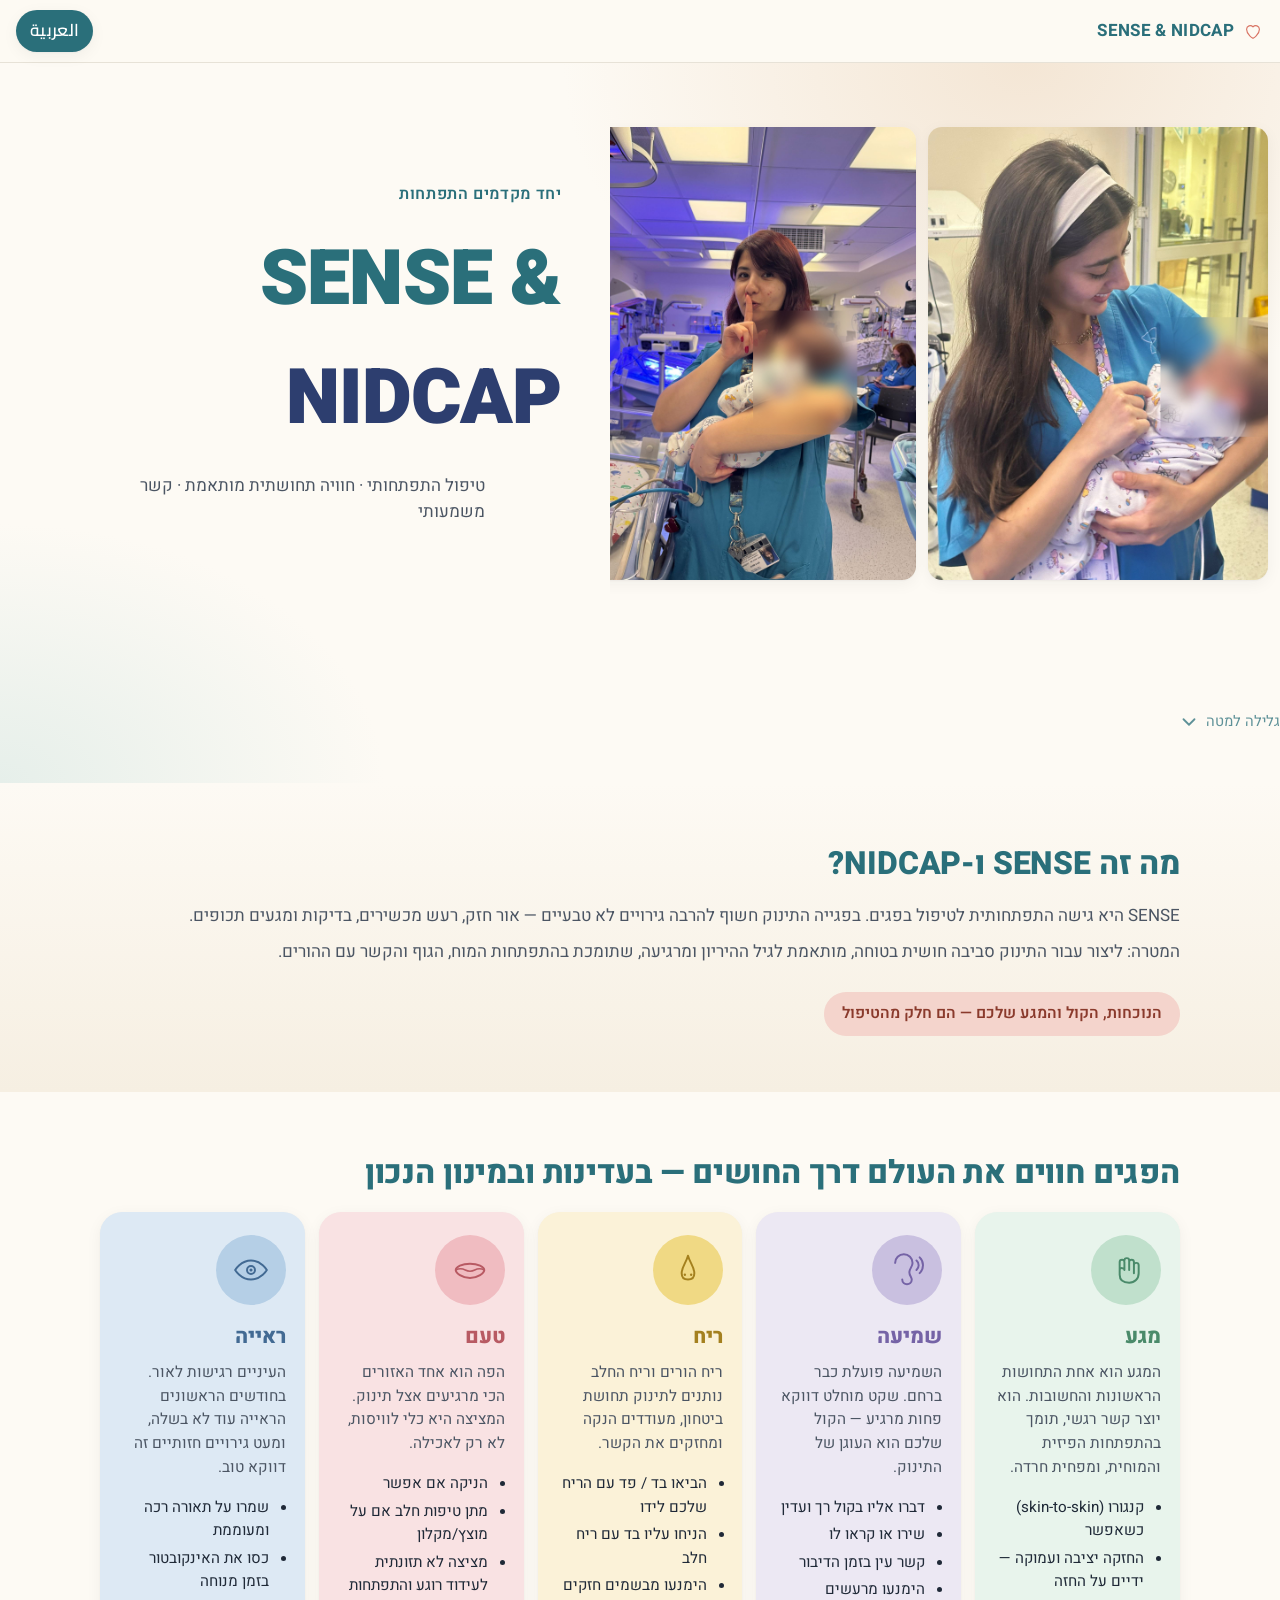
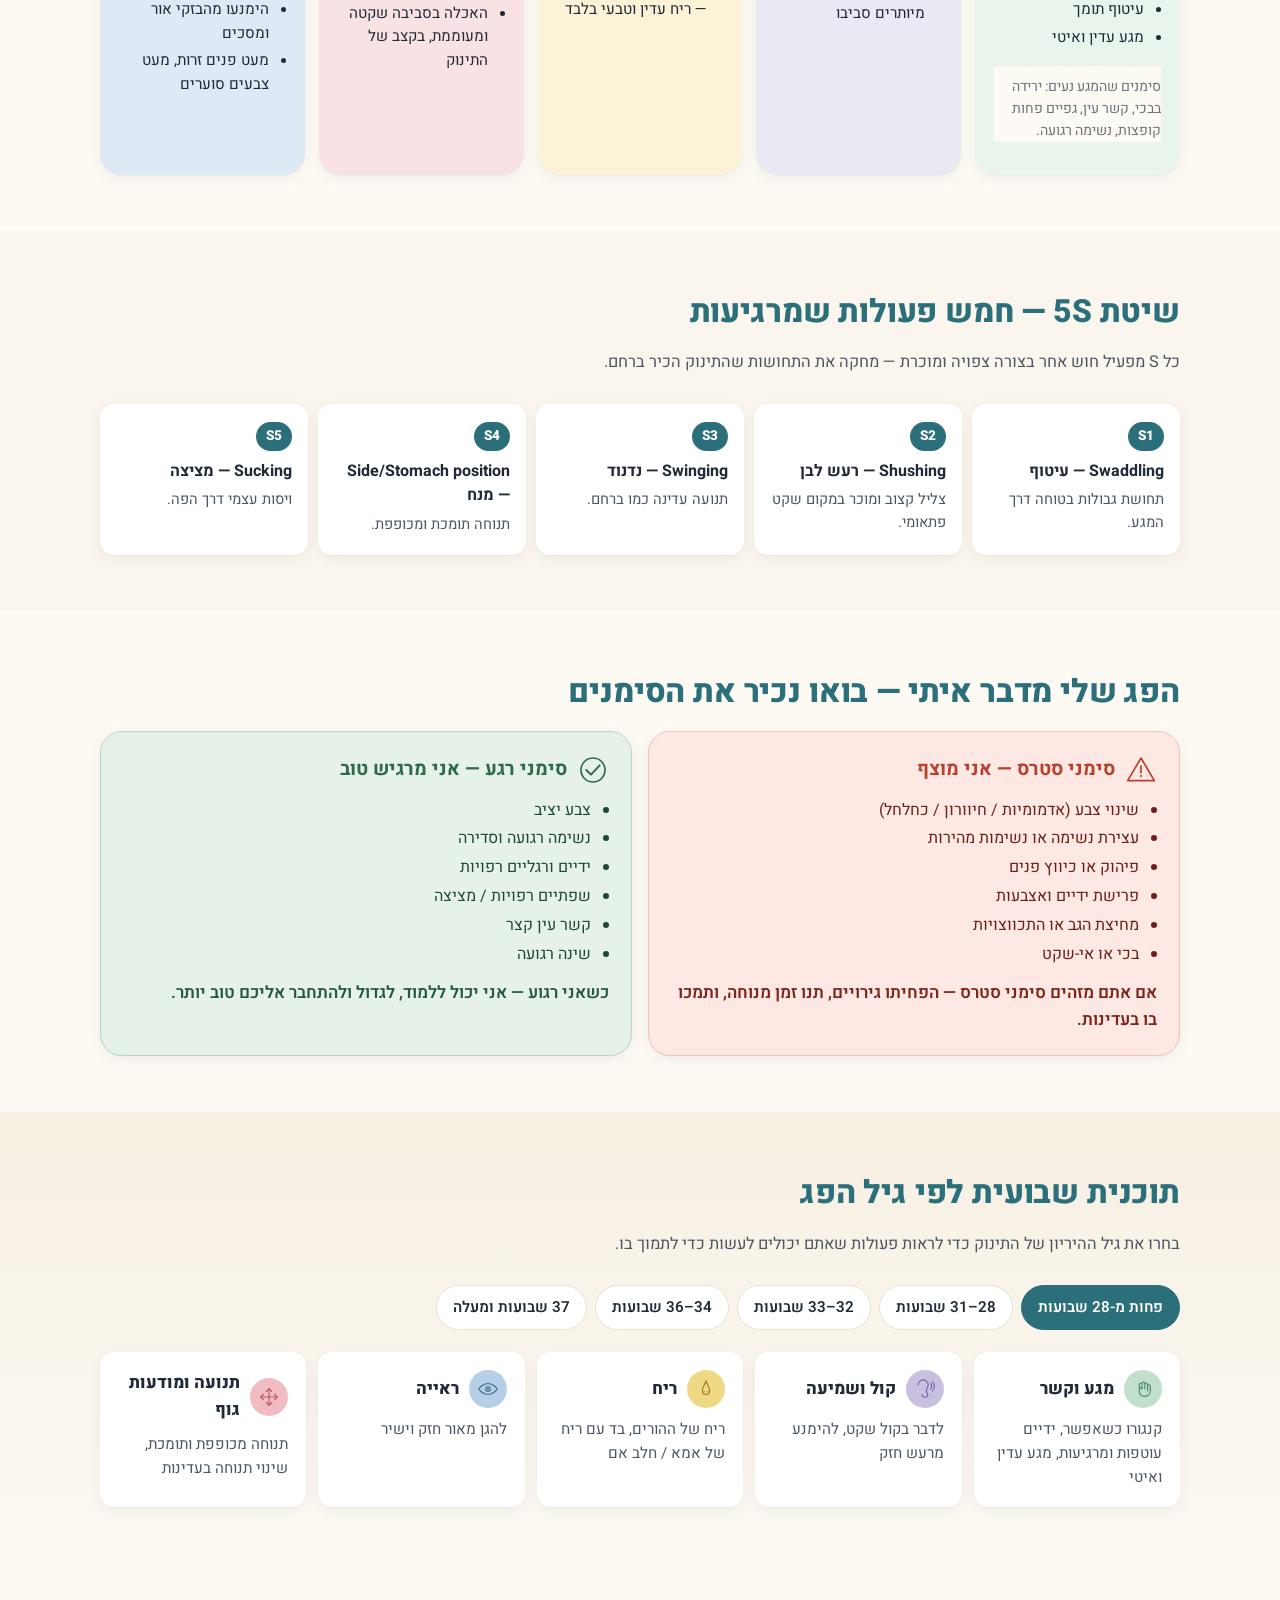
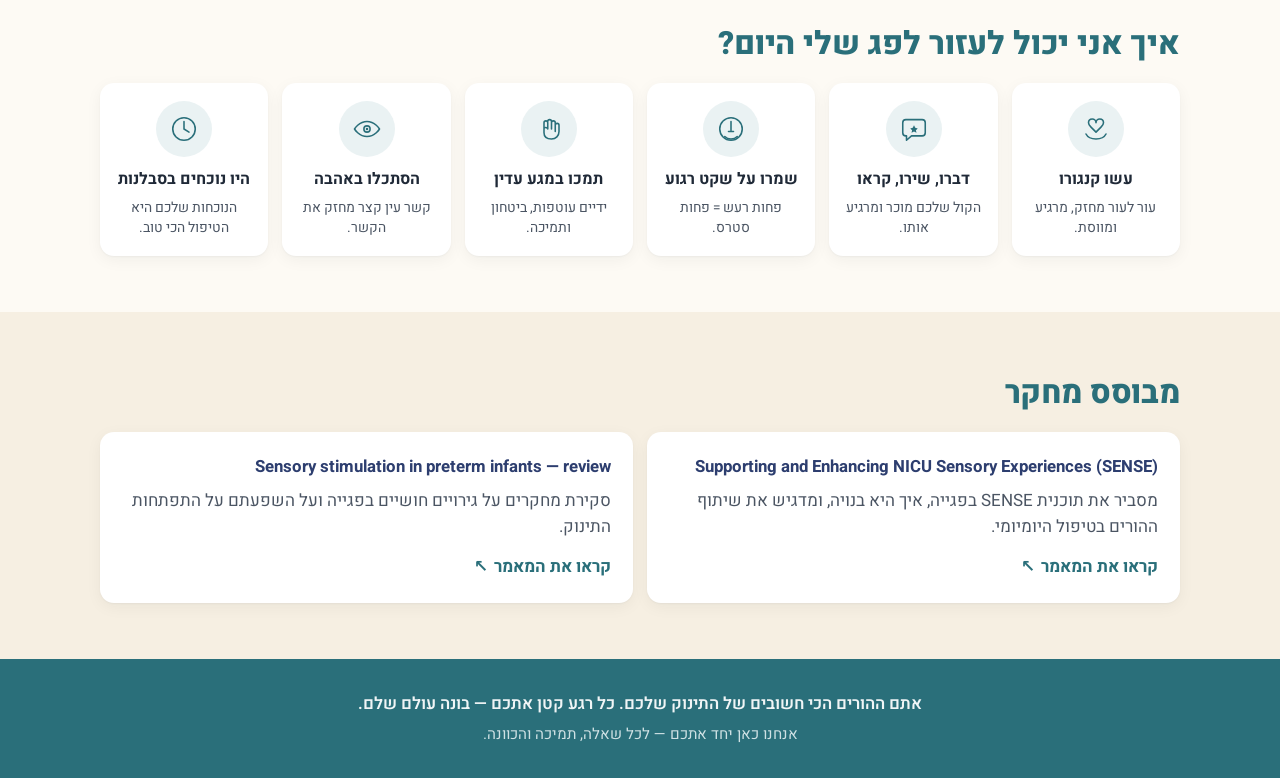
==== index.html @ 5e362b06 "init" ====
<!DOCTYPE html>
<html lang="he" dir="rtl">
<head>
  <meta charset="UTF-8" />
  <meta name="viewport" content="width=device-width, initial-scale=1.0, viewport-fit=cover" />
  <meta name="theme-color" content="#2a6f7a" />
  <title>SENSE &amp; NIDCAP — מדריך להורי הפג</title>
  <meta name="description" content="מדריך ידידותי להורי הפגייה: SENSE, 5S, סימני סטרס, ותוכנית שבועית לפי גיל הפג. עברית וערבית." />

  <link rel="preconnect" href="https://fonts.googleapis.com" />
  <link rel="preconnect" href="https://fonts.gstatic.com" crossorigin />
  <link href="https://fonts.googleapis.com/css2?family=Heebo:wght@400;500;700;900&family=Cairo:wght@400;600;800&display=swap" rel="stylesheet" />

  <link rel="stylesheet" href="styles.css" />
</head>
<body>
  <a class="skip" href="#main" data-i18n="skipToContent">דלג לתוכן</a>

  <!-- Inline SVG icon library — referenced by <use href="#icon-name"> -->
  <svg width="0" height="0" style="position:absolute" aria-hidden="true">
    <defs>
      <symbol id="i-hand" viewBox="0 0 48 48">
        <path d="M16 28V14a3 3 0 1 1 6 0v10m0-12a3 3 0 1 1 6 0v12m0-10a3 3 0 1 1 6 0v14m0-10a3 3 0 1 1 6 0v10c0 7-5 12-12 12s-12-3-12-10v-6c0-2 2-3 4-2l2 1" fill="none" stroke="currentColor" stroke-width="2.5" stroke-linecap="round" stroke-linejoin="round"/>
      </symbol>
      <symbol id="i-ear" viewBox="0 0 48 48">
        <path d="M18 36c0 4 3 6 6 6s6-2 6-6c0-3-3-5-3-9 0-5 4-7 4-12 0-6-5-11-11-11S9 9 9 15" fill="none" stroke="currentColor" stroke-width="2.5" stroke-linecap="round" stroke-linejoin="round"/>
        <path d="M36 12a8 8 0 0 1 0 12M40 8a14 14 0 0 1 0 20" fill="none" stroke="currentColor" stroke-width="2.5" stroke-linecap="round"/>
      </symbol>
      <symbol id="i-nose" viewBox="0 0 48 48">
        <path d="M24 6c-2 8-8 14-8 22 0 5 3 8 8 8s8-3 8-8c0-8-6-14-8-22Z" fill="none" stroke="currentColor" stroke-width="2.5" stroke-linejoin="round"/>
        <circle cx="20" cy="30" r="1.5" fill="currentColor"/>
        <circle cx="28" cy="30" r="1.5" fill="currentColor"/>
      </symbol>
      <symbol id="i-lips" viewBox="0 0 48 48">
        <path d="M6 24c0-4 8-8 18-8s18 4 18 8-8 10-18 10S6 28 6 24Z" fill="none" stroke="currentColor" stroke-width="2.5" stroke-linejoin="round"/>
        <path d="M6 24c4-2 8-2 12 0s8 2 12 0 8-2 12 0" fill="none" stroke="currentColor" stroke-width="2"/>
      </symbol>
      <symbol id="i-eye" viewBox="0 0 48 48">
        <path d="M4 24s7-12 20-12 20 12 20 12-7 12-20 12S4 24 4 24Z" fill="none" stroke="currentColor" stroke-width="2.5" stroke-linejoin="round"/>
        <circle cx="24" cy="24" r="5" fill="none" stroke="currentColor" stroke-width="2.5"/>
        <circle cx="24" cy="24" r="2" fill="currentColor"/>
      </symbol>
      <symbol id="i-move" viewBox="0 0 48 48">
        <path d="M24 6v36M6 24h36" fill="none" stroke="currentColor" stroke-width="2.5" stroke-linecap="round"/>
        <path d="M18 12l6-6 6 6M30 36l-6 6-6-6M12 18l-6 6 6 6M36 30l6-6-6-6" fill="none" stroke="currentColor" stroke-width="2.5" stroke-linecap="round" stroke-linejoin="round"/>
      </symbol>
      <symbol id="i-kangaroo" viewBox="0 0 48 48">
        <path d="M24 14a6 6 0 0 1 6-6c4 0 6 3 6 6s-2 5-4 7l-8 8-8-8c-2-2-4-4-4-7s2-6 6-6a6 6 0 0 1 6 6Z" fill="none" stroke="currentColor" stroke-width="2.5" stroke-linejoin="round"/>
        <path d="M8 32c2 4 8 8 16 8s14-4 16-8" fill="none" stroke="currentColor" stroke-width="2.5" stroke-linecap="round"/>
      </symbol>
      <symbol id="i-talk" viewBox="0 0 48 48">
        <path d="M6 14c0-3 2-5 5-5h26c3 0 5 2 5 5v16c0 3-2 5-5 5H20l-8 7v-7h-1c-3 0-5-2-5-5V14Z" fill="none" stroke="currentColor" stroke-width="2.5" stroke-linejoin="round"/>
        <path d="M24 18l2 4 4 1-3 3 1 4-4-2-4 2 1-4-3-3 4-1z" fill="currentColor"/>
      </symbol>
      <symbol id="i-quiet" viewBox="0 0 48 48">
        <circle cx="24" cy="24" r="18" fill="none" stroke="currentColor" stroke-width="2.5"/>
        <path d="M24 12v14M20 28h8" fill="none" stroke="currentColor" stroke-width="2.5" stroke-linecap="round"/>
        <path d="M14 36c2 2 6 4 10 4s8-2 10-4" fill="none" stroke="currentColor" stroke-width="2.5" stroke-linecap="round"/>
      </symbol>
      <symbol id="i-clock" viewBox="0 0 48 48">
        <circle cx="24" cy="24" r="18" fill="none" stroke="currentColor" stroke-width="2.5"/>
        <path d="M24 12v12l8 5" fill="none" stroke="currentColor" stroke-width="2.5" stroke-linecap="round" stroke-linejoin="round"/>
      </symbol>
      <symbol id="i-heart" viewBox="0 0 48 48">
        <path d="M24 40s-14-8-14-20a8 8 0 0 1 14-5 8 8 0 0 1 14 5c0 12-14 20-14 20Z" fill="none" stroke="currentColor" stroke-width="2.5" stroke-linejoin="round"/>
      </symbol>
      <symbol id="i-warn" viewBox="0 0 48 48">
        <path d="M24 6 4 40h40Z" fill="none" stroke="currentColor" stroke-width="2.5" stroke-linejoin="round"/>
        <path d="M24 18v10" stroke="currentColor" stroke-width="2.5" stroke-linecap="round"/>
        <circle cx="24" cy="33" r="1.6" fill="currentColor"/>
      </symbol>
      <symbol id="i-check" viewBox="0 0 48 48">
        <circle cx="24" cy="24" r="18" fill="none" stroke="currentColor" stroke-width="2.5"/>
        <path d="M14 24l7 7 13-14" fill="none" stroke="currentColor" stroke-width="2.8" stroke-linecap="round" stroke-linejoin="round"/>
      </symbol>
    </defs>
  </svg>

  <!-- Language switcher -->
  <header class="topbar">
    <div class="brand">
      <svg class="brand-heart"><use href="#i-heart"></use></svg>
      <span class="brand-text">SENSE &amp; NIDCAP</span>
    </div>
    <button id="langSwitch" class="lang-switch" aria-label="Switch language">العربية</button>
  </header>

  <main id="main">

    <!-- HERO -->
    <section class="hero" aria-labelledby="hero-title">
      <div class="hero-carousel" aria-hidden="true">
        <!-- Track is duplicated 2x so the loop is seamless.
             data-pos tunes the crop focal point per image. -->
        <div class="carousel-track">
          <div class="carousel-slide" data-pos="right"> <img src="images/hero.jpg"      alt="" loading="eager" /></div>
          <div class="carousel-slide" data-pos="right"> <img src="images/shush.jpg"     alt="" loading="lazy"  /></div>
          <div class="carousel-slide" data-pos="bottom"><img src="images/incubator.jpg" alt="" loading="lazy"  /></div>
          <div class="carousel-slide" data-pos="center"><img src="images/care.jpg"      alt="" loading="lazy"  /></div>
          <div class="carousel-slide" data-pos="center"><img src="images/hand.jpg"      alt="" loading="lazy"  /></div>
          <!-- duplicate set for seamless loop -->
          <div class="carousel-slide" data-pos="right"> <img src="images/hero.jpg"      alt="" loading="lazy"  /></div>
          <div class="carousel-slide" data-pos="right"> <img src="images/shush.jpg"     alt="" loading="lazy"  /></div>
          <div class="carousel-slide" data-pos="bottom"><img src="images/incubator.jpg" alt="" loading="lazy"  /></div>
          <div class="carousel-slide" data-pos="center"><img src="images/care.jpg"      alt="" loading="lazy"  /></div>
          <div class="carousel-slide" data-pos="center"><img src="images/hand.jpg"      alt="" loading="lazy"  /></div>
        </div>
      </div>
      <div class="hero-text">
        <span class="hero-kicker" data-bind="hero.kicker"></span>
        <h1 id="hero-title" class="hero-title" data-bind="hero.title"></h1>
        <p class="hero-tagline" data-bind="hero.tagline"></p>
      </div>
      <a class="scroll-hint" href="#intro" aria-hidden="true">
        <span data-bind="hero.scrollHint"></span>
        <svg viewBox="0 0 24 24" width="22" height="22"><path d="M6 9l6 6 6-6" fill="none" stroke="currentColor" stroke-width="2" stroke-linecap="round" stroke-linejoin="round"/></svg>
      </a>
    </section>

    <!-- INTRO -->
    <section id="intro" class="intro" aria-labelledby="intro-title">
      <div class="container">
        <h2 id="intro-title" class="section-title" data-bind="intro.title"></h2>
        <div class="intro-body" data-bind-html="intro.bodyHtml"></div>
        <div class="intro-pill" data-bind="intro.pill"></div>
      </div>
    </section>

    <!-- SENSES -->
    <section id="senses" class="senses" aria-labelledby="senses-title">
      <div class="container">
        <h2 id="senses-title" class="section-title" data-bind="sensesTitle"></h2>
        <div id="sensesGrid" class="senses-grid"></div>
      </div>
    </section>

    <!-- 5S -->
    <section id="five-s" class="five-s" aria-labelledby="five-s-title">
      <div class="container">
        <h2 id="five-s-title" class="section-title" data-bind="method5sTitle"></h2>
        <p class="section-intro" data-bind="method5sIntro"></p>
        <div id="method5sGrid" class="five-s-grid"></div>
      </div>
    </section>

    <!-- SIGNS -->
    <section id="signs" class="signs" aria-labelledby="signs-title">
      <div class="container">
        <h2 id="signs-title" class="section-title" data-bind="signsTitle"></h2>
        <div class="signs-grid">
          <article class="sign-card sign-stress">
            <header>
              <svg class="sign-ico"><use href="#i-warn"></use></svg>
              <h3 data-bind="signsStress.heading"></h3>
            </header>
            <ul id="signsStressList"></ul>
            <p class="sign-cta" data-bind="signsStress.cta"></p>
          </article>
          <article class="sign-card sign-calm">
            <header>
              <svg class="sign-ico"><use href="#i-check"></use></svg>
              <h3 data-bind="signsCalm.heading"></h3>
            </header>
            <ul id="signsCalmList"></ul>
            <p class="sign-cta" data-bind="signsCalm.cta"></p>
          </article>
        </div>
      </div>
    </section>

    <!-- WEEKLY PLAN -->
    <section id="plan" class="plan" aria-labelledby="plan-title">
      <div class="container">
        <h2 id="plan-title" class="section-title" data-bind="planTitle"></h2>
        <p class="section-intro" data-bind="planIntro"></p>
        <div id="planTabs" class="plan-tabs" role="tablist"></div>
        <div id="planPanel" class="plan-panel" role="tabpanel"></div>
      </div>
    </section>

    <!-- TIPS -->
    <section id="tips" class="tips" aria-labelledby="tips-title">
      <div class="container">
        <h2 id="tips-title" class="section-title" data-bind="tipsTitle"></h2>
        <div id="tipsGrid" class="tips-grid"></div>
      </div>
    </section>

    <!-- RESEARCH -->
    <section id="research" class="research" aria-labelledby="research-title">
      <div class="container">
        <h2 id="research-title" class="section-title" data-bind="researchTitle"></h2>
        <div id="researchGrid" class="research-grid"></div>
      </div>
    </section>

  </main>

  <footer class="site-footer">
    <div class="container">
      <p class="footer-msg" data-bind="footer.message"></p>
      <p class="footer-contact" data-bind="footer.contact"></p>
    </div>
  </footer>

  <script src="content.js"></script>
  <script src="app.js"></script>
</body>
</html>
---- styles.css ----
/* =========================================================================
   SENSE & NIDCAP — bilingual NICU SPA
   Pastel palette, mobile-first, RTL-aware.
   ========================================================================= */

:root {
  --bg:        #fdfaf4;
  --bg-card:   #ffffff;
  --ink:       #1f2937;
  --ink-soft:  #4b5563;
  --ink-muted: #6b7280;
  --line:      #e7e2d7;

  --teal:      #2a6f7a;
  --teal-deep: #1f5a64;
  --navy:      #2d3e6f;
  --coral:     #d97464;
  --coral-soft:#f4d4cc;

  /* Pastel sense palette: bg + ink + circle */
  --mint-bg:    #e8f4ec;  --mint-ink:    #4a8a6a;  --mint-circle:    #c0e0cc;
  --lavender-bg:#ece8f3;  --lavender-ink:#7563a6;  --lavender-circle:#c9c0e0;
  --butter-bg:  #fbf2d8;  --butter-ink:  #a4801e;  --butter-circle: #f0d984;
  --pink-bg:    #f9e2e3;  --pink-ink:    #b85a63;  --pink-circle:    #f0bcc1;
  --sky-bg:     #dde9f4;  --sky-ink:     #426a93;  --sky-circle:     #b5cfe6;

  --r-sm: 8px;
  --r-md: 14px;
  --r-lg: 22px;
  --shadow-1: 0 1px 2px rgba(20,30,40,.04), 0 4px 16px rgba(20,30,40,.05);
  --shadow-2: 0 6px 28px rgba(20,30,40,.08);

  --container: 1080px;
}

/* Reset */
*, *::before, *::after { box-sizing: border-box; }
html { scroll-behavior: smooth; -webkit-text-size-adjust: 100%; }
body {
  margin: 0;
  font-family: "Heebo", "Cairo", system-ui, -apple-system, "Segoe UI", sans-serif;
  font-size: 17px;
  line-height: 1.55;
  color: var(--ink);
  background: var(--bg);
  text-rendering: optimizeLegibility;
}
[lang="ar"] body, html[lang="ar"] body { font-family: "Cairo", "Heebo", system-ui, sans-serif; }
img { max-width: 100%; display: block; }
a { color: var(--teal); text-decoration: none; }
a:hover { text-decoration: underline; }
button { font: inherit; cursor: pointer; }
ul { padding-inline-start: 1.1rem; margin: 0; }
li { margin-block: .25rem; }

.skip {
  position: absolute; top: -100px; inset-inline-start: 8px;
  background: var(--teal); color: white; padding: .5rem .75rem;
  border-radius: var(--r-sm); z-index: 1000;
}
.skip:focus { top: 8px; }

.container { width: min(var(--container), calc(100% - 32px)); margin-inline: auto; }

/* ========================================================================
   TOP BAR + LANG SWITCH
   ======================================================================== */
.topbar {
  position: sticky; top: 0; z-index: 50;
  display: flex; justify-content: space-between; align-items: center;
  padding: 10px 16px;
  background: rgba(253, 250, 244, .92);
  backdrop-filter: saturate(140%) blur(8px);
  border-block-end: 1px solid var(--line);
}
.brand { display: flex; align-items: center; gap: 8px; color: var(--teal); font-weight: 700; }
.brand-heart { width: 22px; height: 22px; color: var(--coral); }
.brand-text { letter-spacing: .02em; }

.lang-switch {
  background: var(--teal); color: #fff;
  border: 0; padding: 8px 14px; border-radius: 999px;
  font-weight: 600; letter-spacing: .02em;
  box-shadow: var(--shadow-1);
  transition: transform .12s ease, background .15s ease;
}
.lang-switch:hover { background: var(--teal-deep); }
.lang-switch:active { transform: scale(.96); }

/* ========================================================================
   SECTIONS
   ======================================================================== */
section { padding: 56px 0; }
.section-title {
  font-size: clamp(22px, 4.2vw, 32px);
  color: var(--teal);
  font-weight: 800;
  margin: 0 0 14px;
  letter-spacing: -.005em;
}
.section-intro {
  color: var(--ink-soft);
  font-size: 1.02rem;
  margin: 0 0 28px;
  max-width: 64ch;
}

/* ========================================================================
   HERO
   ======================================================================== */
.hero {
  position: relative;
  padding: 0;
  min-height: 70svh;
  display: grid;
  grid-template-columns: 1fr;
  background:
    radial-gradient(60% 80% at 80% 0%, #f4e6d5 0%, transparent 60%),
    radial-gradient(50% 60% at 0% 100%, #e6efea 0%, transparent 60%),
    var(--bg);
  overflow: hidden;
}
/* --- HERO CAROUSEL ---
   The track holds two copies of the same set of slides (5 + 5).
   The CSS animation slides the track by -50% — when it reaches that point
   the second half sits where the first half started, so the loop is seamless.

   Images are a mix of portrait and landscape, so we use object-fit:contain
   on a soft background — the whole baby/scene is visible at all times,
   never zoomed in or cropped.
*/
.hero-carousel {
  position: relative;
  overflow: hidden;
  --slide-w: 72vw;            /* phone: one slide per view, next one peeks */
  --slide-aspect: 3 / 4;      /* every slide is portrait — same height for all */
  --carousel-duration: 40s;
  padding-block: 14px;
}
.hero-carousel::after {
  content: "";
  position: absolute; inset: 0;
  pointer-events: none;
  background: linear-gradient(to bottom, rgba(253,250,244,0) 80%, var(--bg) 100%);
  z-index: 2;
}
.carousel-track {
  display: flex;
  width: max-content;
  gap: 12px;
  padding-inline: 12px;
  animation: carousel-scroll var(--carousel-duration) linear infinite;
  will-change: transform;
}
.carousel-slide {
  flex: 0 0 var(--slide-w);
  aspect-ratio: var(--slide-aspect);   /* drives slide height — all identical */
  background: linear-gradient(180deg, #f1ebde 0%, #e9e2d3 100%);
  border-radius: var(--r-md);
  box-shadow: var(--shadow-1);
  overflow: hidden;
}
.carousel-slide img {
  width: 100%;
  height: 100%;
  object-fit: cover;            /* fill the slide so heights match exactly */
  object-position: center;
  display: block;
}
/* Per-image focal point so off-center subjects stay in frame after cropping. */
.carousel-slide[data-pos="right"]  img { object-position: 72% center; }
.carousel-slide[data-pos="left"]   img { object-position: 28% center; }
.carousel-slide[data-pos="top"]    img { object-position: center 22%; }
.carousel-slide[data-pos="bottom"] img { object-position: center 70%; }
@keyframes carousel-scroll {
  from { transform: translateX(0); }
  to   { transform: translateX(-50%); }
}
[dir="rtl"] .carousel-track {
  animation-name: carousel-scroll-rtl;
}
@keyframes carousel-scroll-rtl {
  from { transform: translateX(0); }
  to   { transform: translateX(50%); }
}
.hero-carousel:hover .carousel-track,
.hero-carousel:focus-within .carousel-track {
  animation-play-state: paused;
}
@media (prefers-reduced-motion: reduce) {
  .carousel-track { animation-duration: 120s; }
}
.hero-text {
  padding: 12px 20px 40px;
  text-align: center;
}
.hero-kicker {
  display: inline-block; color: var(--teal); font-weight: 600;
  font-size: 1rem; letter-spacing: .04em; margin-bottom: 8px;
}
.hero-title {
  font-size: clamp(36px, 9vw, 64px);
  color: var(--navy);
  margin: 6px 0 14px;
  font-weight: 900; letter-spacing: -.01em;
}
.hero-title::first-line { color: var(--teal); }
.hero-tagline { color: var(--ink-soft); margin: 0 auto; max-width: 36ch; }
.scroll-hint {
  display: inline-flex; align-items: center; gap: 6px;
  margin-top: 18px;
  color: var(--teal);
  font-size: .92rem;
  opacity: .75;
}

@media (min-width: 760px) {
  .hero { grid-template-columns: 1.1fr 1fr; min-height: 80svh; align-items: center; }
  .hero-carousel {
    --slide-w: 340px;
    --carousel-duration: 55s;
  }
  .hero-carousel::after {
    background:
      linear-gradient(to inline-end, rgba(253,250,244,0) 70%, var(--bg) 100%);
  }
  .hero-text { text-align: start; padding: 40px 48px; }
  .hero-title { font-size: clamp(48px, 6vw, 80px); }
}

/* ========================================================================
   INTRO
   ======================================================================== */
.intro {
  background: linear-gradient(180deg, var(--bg), #f6efe2 100%);
}
.intro-body { color: var(--ink-soft); }
.intro-body p { margin: 0 0 10px; }
.intro-pill {
  display: inline-block;
  margin-top: 16px;
  background: var(--coral-soft); color: #8a3a2c;
  padding: 10px 18px; border-radius: 999px;
  font-weight: 600; font-size: .98rem;
}

/* ========================================================================
   SENSES
   ======================================================================== */
.senses { background: var(--bg); }
.senses-grid {
  display: grid;
  grid-template-columns: 1fr;
  gap: 14px;
}
@media (min-width: 600px) { .senses-grid { grid-template-columns: 1fr 1fr; } }
@media (min-width: 980px) { .senses-grid { grid-template-columns: repeat(5, 1fr); align-items: stretch; } }

.sense-card {
  background: var(--bg-card);
  border-radius: var(--r-lg);
  padding: 22px 18px 18px;
  box-shadow: var(--shadow-1);
  display: flex; flex-direction: column;
  border: 1px solid transparent;
}
.sense-card .ico-wrap {
  width: 70px; height: 70px; border-radius: 50%;
  display: grid; place-items: center;
  margin-bottom: 12px;
}
.sense-card .ico-wrap svg { width: 38px; height: 38px; }
.sense-card h3 { margin: 4px 0 8px; font-size: 1.3rem; font-weight: 800; }
.sense-card .why { color: var(--ink-soft); margin: 0 0 12px; font-size: .96rem; }
.sense-card ul { margin: 0; padding-inline-start: 1.05rem; color: var(--ink); font-size: .95rem; }
.sense-card .signs {
  margin-top: 12px; padding-top: 10px;
  border-top: 1px dashed var(--line);
  font-size: .88rem; color: var(--ink-muted);
}

.sense-card[data-color="mint"]     { background: var(--mint-bg); }
.sense-card[data-color="mint"]     .ico-wrap { background: var(--mint-circle); color: var(--mint-ink); }
.sense-card[data-color="mint"]     h3 { color: var(--mint-ink); }
.sense-card[data-color="lavender"] { background: var(--lavender-bg); }
.sense-card[data-color="lavender"] .ico-wrap { background: var(--lavender-circle); color: var(--lavender-ink); }
.sense-card[data-color="lavender"] h3 { color: var(--lavender-ink); }
.sense-card[data-color="butter"]   { background: var(--butter-bg); }
.sense-card[data-color="butter"]   .ico-wrap { background: var(--butter-circle); color: var(--butter-ink); }
.sense-card[data-color="butter"]   h3 { color: var(--butter-ink); }
.sense-card[data-color="pink"]     { background: var(--pink-bg); }
.sense-card[data-color="pink"]     .ico-wrap { background: var(--pink-circle); color: var(--pink-ink); }
.sense-card[data-color="pink"]     h3 { color: var(--pink-ink); }
.sense-card[data-color="sky"]      { background: var(--sky-bg); }
.sense-card[data-color="sky"]      .ico-wrap { background: var(--sky-circle); color: var(--sky-ink); }
.sense-card[data-color="sky"]      h3 { color: var(--sky-ink); }

/* ========================================================================
   5S
   ======================================================================== */
.five-s { background: #fbf6ed; }
.five-s-grid {
  display: grid; gap: 10px;
  grid-template-columns: 1fr;
}
@media (min-width: 600px) { .five-s-grid { grid-template-columns: repeat(2, 1fr); } }
@media (min-width: 980px) { .five-s-grid { grid-template-columns: repeat(5, 1fr); } }
.five-s-card {
  background: var(--bg-card);
  border-radius: var(--r-md);
  padding: 18px 16px;
  box-shadow: var(--shadow-1);
}
.five-s-card .s-pill {
  display: inline-block; background: var(--teal); color: #fff;
  font-weight: 800; padding: 4px 10px; border-radius: 999px;
  margin-bottom: 8px; font-size: .85rem;
}
.five-s-card h3 { margin: 0 0 6px; font-size: 1rem; font-weight: 700; }
.five-s-card p { margin: 0; color: var(--ink-soft); font-size: .92rem; }

/* ========================================================================
   STRESS / CALM SIGNS
   ======================================================================== */
.signs { background: var(--bg); }
.signs-grid {
  display: grid; gap: 16px;
  grid-template-columns: 1fr;
}
@media (min-width: 760px) { .signs-grid { grid-template-columns: 1fr 1fr; } }

.sign-card {
  border-radius: var(--r-lg);
  padding: 22px;
  box-shadow: var(--shadow-1);
}
.sign-card header { display: flex; align-items: center; gap: 10px; margin-bottom: 12px; }
.sign-card header h3 { margin: 0; font-size: 1.2rem; }
.sign-ico { width: 32px; height: 32px; flex-shrink: 0; }
.sign-card ul { font-size: 1rem; }
.sign-cta { margin: 14px 0 0; font-weight: 600; }

.sign-stress { background: #fde8e3; border: 1px solid #f3c3b6; color: #6b1f1a; }
.sign-stress header h3, .sign-stress .sign-ico { color: #b9402d; }
.sign-stress .sign-cta { color: #7d2317; }

.sign-calm { background: #e6f1ea; border: 1px solid #b9d8c4; color: #1f4a31; }
.sign-calm header h3, .sign-calm .sign-ico { color: #2d6b48; }
.sign-calm .sign-cta { color: #245a3b; }

/* ========================================================================
   WEEKLY PLAN
   ======================================================================== */
.plan { background: linear-gradient(180deg, #f6efe2 0%, var(--bg) 100%); }
.plan-tabs {
  display: flex; flex-wrap: wrap; gap: 8px;
  margin-bottom: 22px;
}
.plan-tab {
  background: #fff; border: 1px solid var(--line); color: var(--ink);
  padding: 10px 16px; border-radius: 999px;
  font-weight: 600; font-size: .95rem;
  transition: background .12s ease, color .12s ease, border-color .12s ease, transform .12s ease;
}
.plan-tab:hover { border-color: var(--teal); color: var(--teal); }
.plan-tab[aria-selected="true"] {
  background: var(--teal); border-color: var(--teal); color: #fff;
}
.plan-panel {
  display: grid;
  gap: 12px;
  grid-template-columns: 1fr;
}
@media (min-width: 760px) { .plan-panel { grid-template-columns: 1fr 1fr; } }
@media (min-width: 980px) { .plan-panel { grid-template-columns: repeat(5, 1fr); } }

.plan-dim {
  background: var(--bg-card);
  border-radius: var(--r-md);
  padding: 18px;
  box-shadow: var(--shadow-1);
  display: flex; flex-direction: column;
}
.plan-dim .dim-head {
  display: flex; align-items: center; gap: 10px;
  font-weight: 800; margin-bottom: 10px;
}
.plan-dim .dim-ico {
  width: 38px; height: 38px; border-radius: 50%;
  display: grid; place-items: center; flex-shrink: 0;
}
.plan-dim .dim-ico svg { width: 22px; height: 22px; }
.plan-dim p { margin: 0; color: var(--ink-soft); font-size: .95rem; }

.plan-dim[data-color="mint"]     .dim-ico { background: var(--mint-circle);     color: var(--mint-ink); }
.plan-dim[data-color="lavender"] .dim-ico { background: var(--lavender-circle); color: var(--lavender-ink); }
.plan-dim[data-color="butter"]   .dim-ico { background: var(--butter-circle);   color: var(--butter-ink); }
.plan-dim[data-color="pink"]     .dim-ico { background: var(--pink-circle);     color: var(--pink-ink); }
.plan-dim[data-color="sky"]      .dim-ico { background: var(--sky-circle);      color: var(--sky-ink); }

/* ========================================================================
   TIPS
   ======================================================================== */
.tips { background: var(--bg); }
.tips-grid {
  display: grid; gap: 14px;
  grid-template-columns: repeat(2, 1fr);
}
@media (min-width: 600px) { .tips-grid { grid-template-columns: repeat(3, 1fr); } }
@media (min-width: 980px) { .tips-grid { grid-template-columns: repeat(6, 1fr); } }
.tip-card {
  background: var(--bg-card);
  border-radius: var(--r-md);
  padding: 18px 14px;
  text-align: center;
  box-shadow: var(--shadow-1);
}
.tip-ico {
  width: 56px; height: 56px; border-radius: 50%;
  background: #eaf2f3; color: var(--teal);
  display: grid; place-items: center; margin: 0 auto 10px;
}
.tip-ico svg { width: 30px; height: 30px; }
.tip-card h3 { margin: 4px 0 6px; font-size: 1rem; }
.tip-card p { margin: 0; color: var(--ink-soft); font-size: .87rem; line-height: 1.45; }

/* ========================================================================
   RESEARCH
   ======================================================================== */
.research { background: #f6efe2; }
.research-grid {
  display: grid; gap: 14px;
  grid-template-columns: 1fr;
}
@media (min-width: 760px) { .research-grid { grid-template-columns: 1fr 1fr; } }

.research-card {
  background: var(--bg-card);
  border-radius: var(--r-md);
  padding: 22px;
  box-shadow: var(--shadow-1);
  display: flex; flex-direction: column;
}
.research-card h3 { margin: 0 0 8px; font-size: 1.05rem; color: var(--navy); }
.research-card p  { margin: 0 0 14px; color: var(--ink-soft); }
.research-card a  {
  display: inline-flex; align-items: center; gap: 6px;
  font-weight: 700; color: var(--teal);
  align-self: flex-start;
}
.research-card a::after { content: "↗"; transform: rotate(0); display: inline-block; }
[dir="rtl"] .research-card a::after { transform: scaleX(-1); }

/* ========================================================================
   FOOTER
   ======================================================================== */
.site-footer {
  background: var(--teal);
  color: #f0f5f6;
  padding: 32px 0;
  text-align: center;
}
.footer-msg { font-size: 1.05rem; margin: 0 0 6px; font-weight: 600; }
.footer-contact { margin: 0; color: #cfe1e4; font-size: .95rem; }

/* ========================================================================
   PRINT
   ======================================================================== */
@media print {
  .topbar, .lang-switch, .scroll-hint { display: none; }
  body { background: white; }
  section { padding: 18px 0; break-inside: avoid; }
}
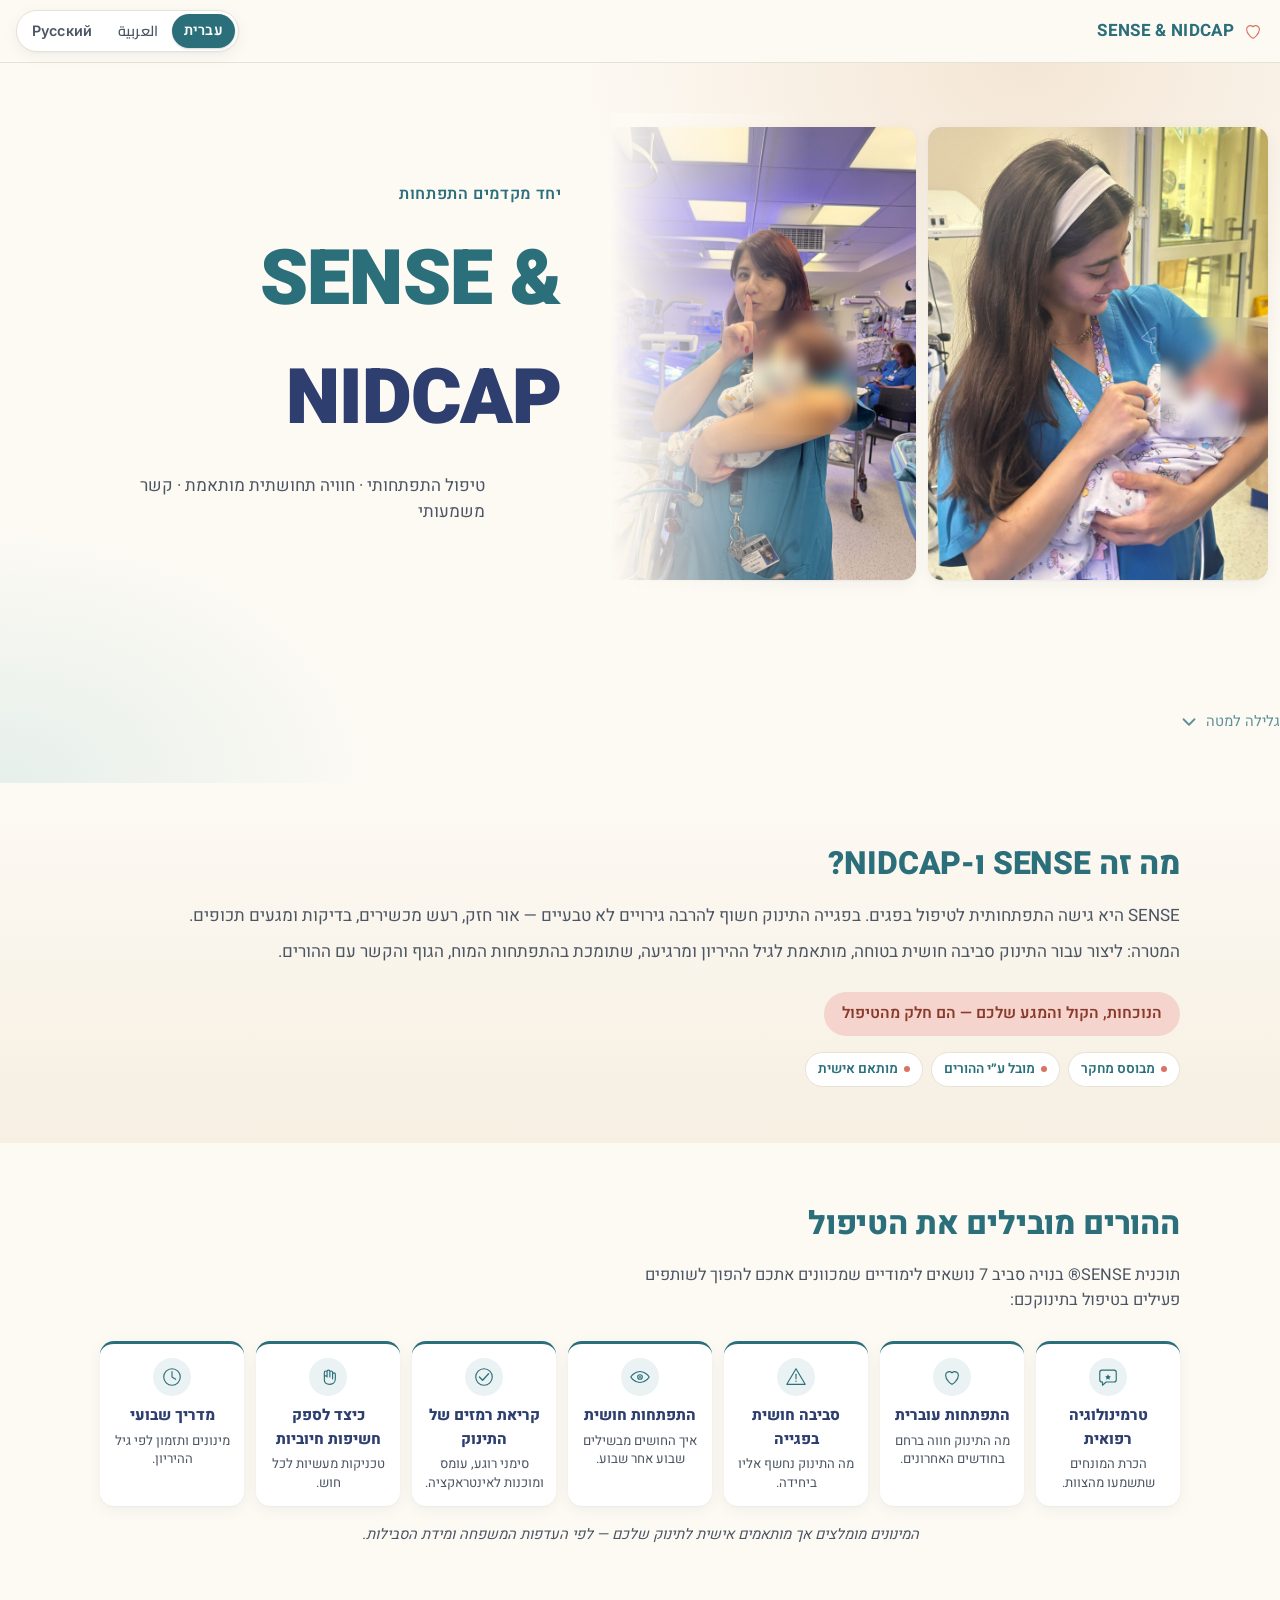
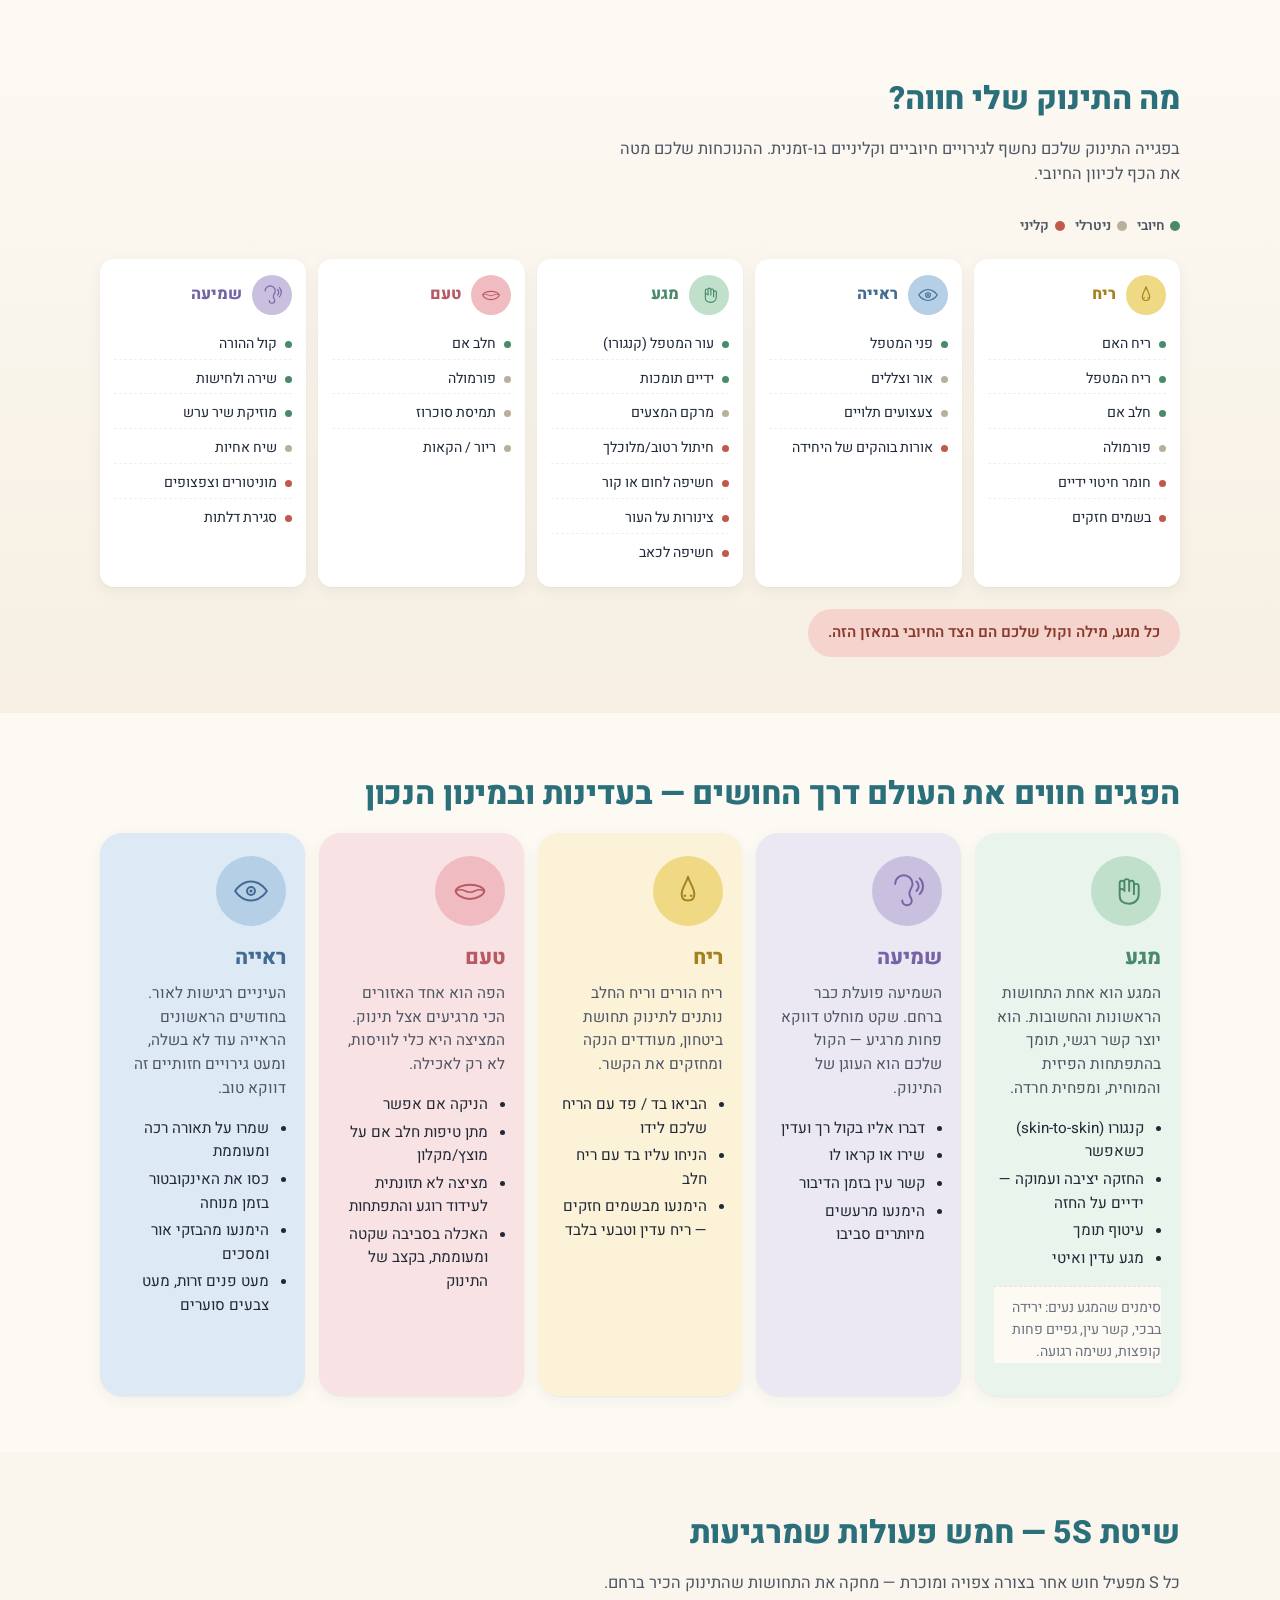
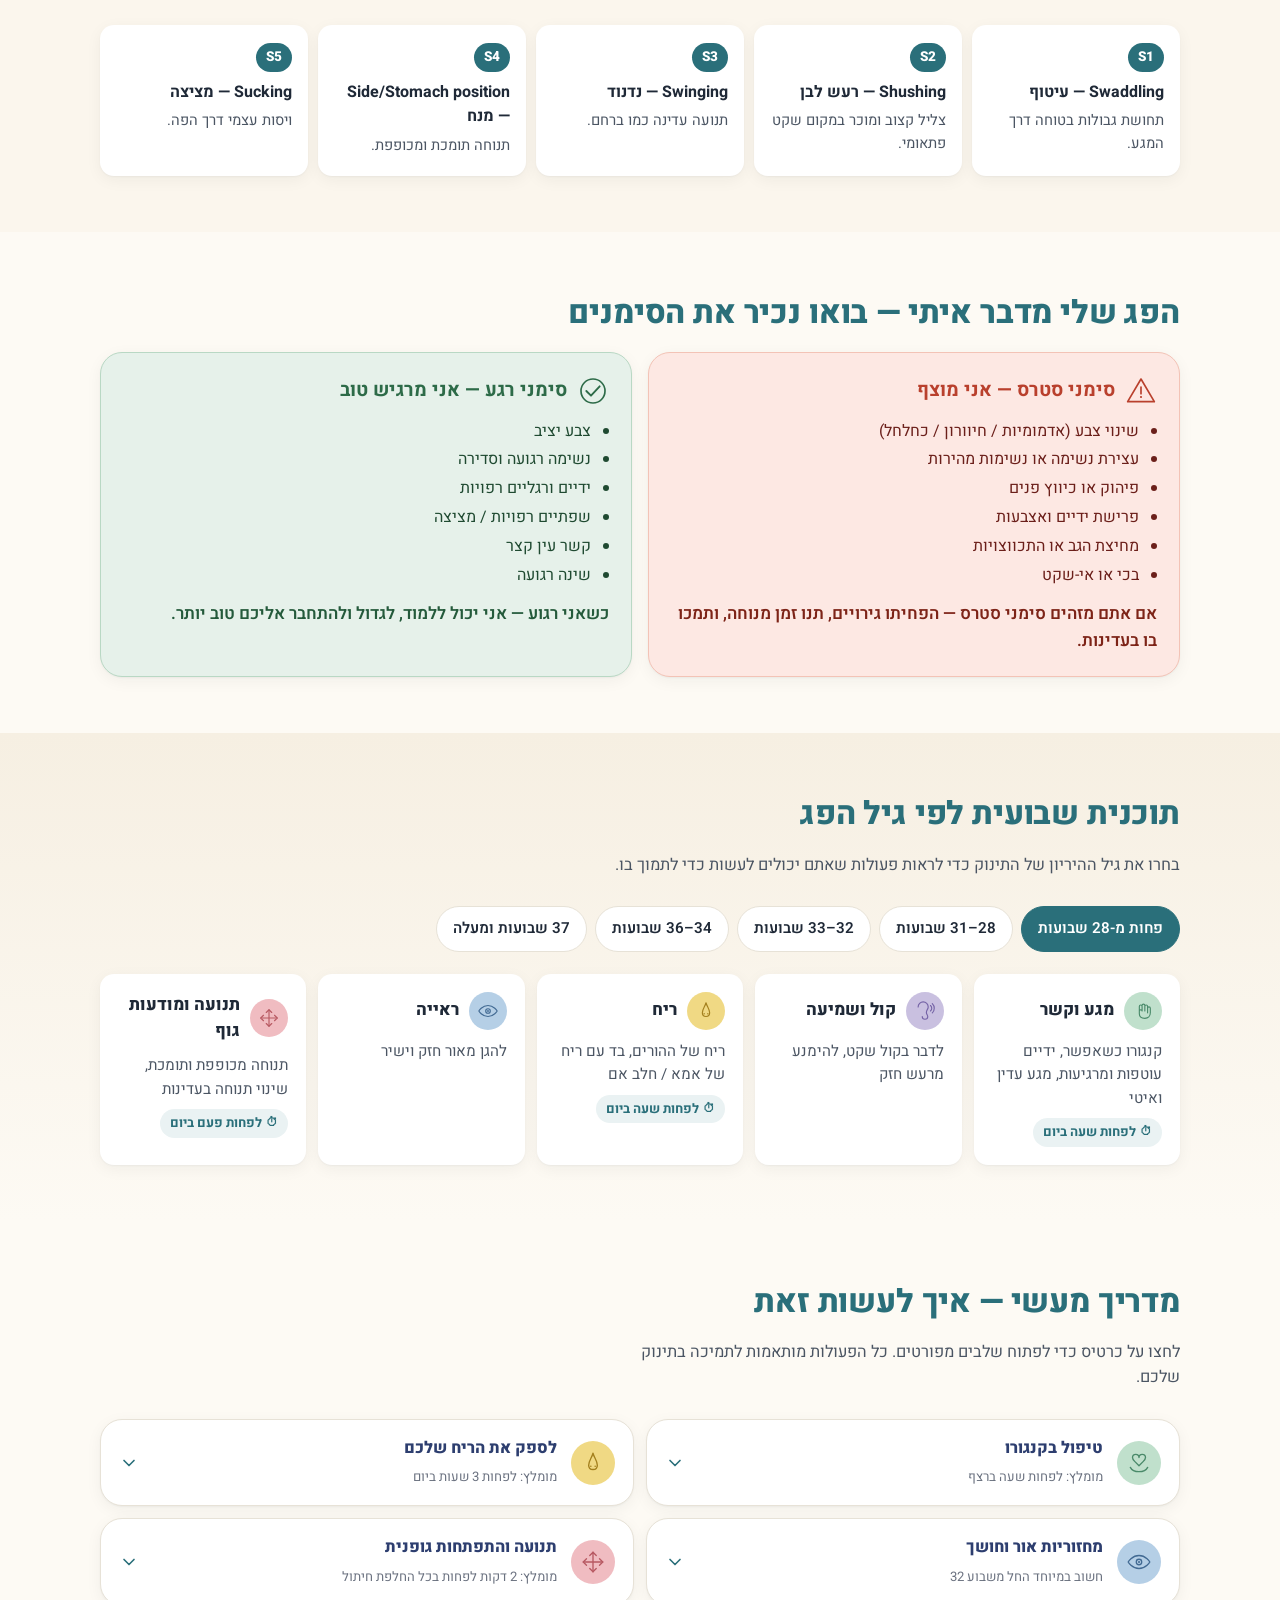
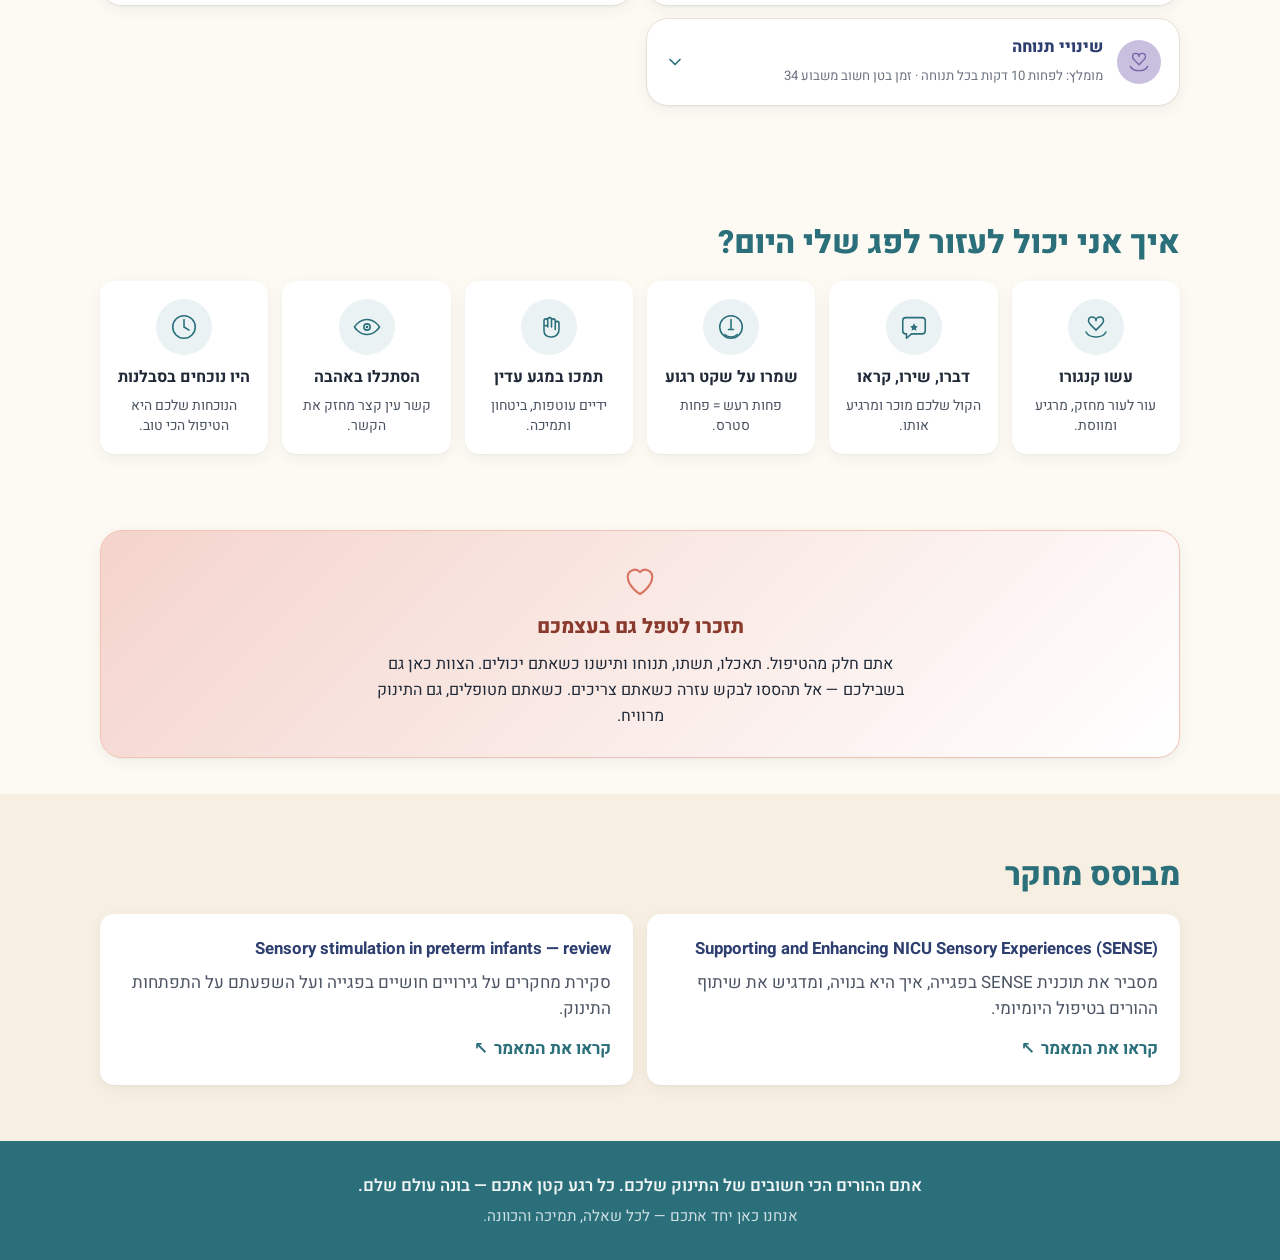
==== commit 7b3fe2a1: "added  more content" ====
--- a/index.html
+++ b/index.html
@@ -5,11 +5,31 @@
   <meta name="viewport" content="width=device-width, initial-scale=1.0, viewport-fit=cover" />
   <meta name="theme-color" content="#2a6f7a" />
   <title>SENSE &amp; NIDCAP — מדריך להורי הפג</title>
-  <meta name="description" content="מדריך ידידותי להורי הפגייה: SENSE, 5S, סימני סטרס, ותוכנית שבועית לפי גיל הפג. עברית וערבית." />
+  <meta name="description" content="מדריך ידידותי להורי הפגייה: SENSE, 5S, סימני סטרס, ותוכנית שבועית לפי גיל הפג. עברית, ערבית ורוסית." />
+
+  <!-- Favicon -->
+  <link rel="icon" type="image/svg+xml" href="favicon.svg" />
+  <link rel="apple-touch-icon" href="favicon.svg" />
+
+  <!-- Open Graph / social preview -->
+  <meta property="og:type" content="website" />
+  <meta property="og:title" content="SENSE & NIDCAP — מדריך להורי הפג" />
+  <meta property="og:description" content="מדריך ידידותי להורי הפגייה: SENSE, 5S, סימני סטרס, ותוכנית שבועית לפי גיל הפג. עברית וערבית." />
+  <meta property="og:image" content="https://salihzinaty.github.io/nicu/og.jpg" />
+  <meta property="og:image:width" content="1200" />
+  <meta property="og:image:height" content="630" />
+  <meta property="og:url" content="https://salihzinaty.github.io/nicu/" />
+  <meta property="og:locale" content="he_IL" />
+  <meta property="og:locale:alternate" content="ar" />
+  <meta property="og:locale:alternate" content="ru" />
+  <meta name="twitter:card" content="summary_large_image" />
+  <meta name="twitter:title" content="SENSE & NIDCAP — מדריך להורי הפג" />
+  <meta name="twitter:description" content="מדריך ידידותי להורי הפגייה." />
+  <meta name="twitter:image" content="https://salihzinaty.github.io/nicu/og.jpg" />
 
   <link rel="preconnect" href="https://fonts.googleapis.com" />
   <link rel="preconnect" href="https://fonts.gstatic.com" crossorigin />
-  <link href="https://fonts.googleapis.com/css2?family=Heebo:wght@400;500;700;900&family=Cairo:wght@400;600;800&display=swap" rel="stylesheet" />
+  <link href="https://fonts.googleapis.com/css2?family=Heebo:wght@400;500;700;900&family=Cairo:wght@400;600;800&family=Inter:wght@400;500;700;800&display=swap" rel="stylesheet" />
 
   <link rel="stylesheet" href="styles.css" />
 </head>
@@ -82,7 +102,11 @@
       <svg class="brand-heart"><use href="#i-heart"></use></svg>
       <span class="brand-text">SENSE &amp; NIDCAP</span>
     </div>
-    <button id="langSwitch" class="lang-switch" aria-label="Switch language">العربية</button>
+    <nav class="lang-switch" id="langSwitch" aria-label="Switch language">
+      <button class="lang-pill" data-lang="he" type="button" aria-label="עברית">עברית</button>
+      <button class="lang-pill" data-lang="ar" type="button" aria-label="العربية">العربية</button>
+      <button class="lang-pill" data-lang="ru" type="button" aria-label="Русский">Русский</button>
+    </nav>
   </header>
 
   <main id="main">
@@ -98,12 +122,12 @@
           <div class="carousel-slide" data-pos="bottom"><img src="images/incubator.jpg" alt="" loading="lazy"  /></div>
           <div class="carousel-slide" data-pos="center"><img src="images/care.jpg"      alt="" loading="lazy"  /></div>
           <div class="carousel-slide" data-pos="center"><img src="images/hand.jpg"      alt="" loading="lazy"  /></div>
-          <!-- duplicate set for seamless loop -->
-          <div class="carousel-slide" data-pos="right"> <img src="images/hero.jpg"      alt="" loading="lazy"  /></div>
-          <div class="carousel-slide" data-pos="right"> <img src="images/shush.jpg"     alt="" loading="lazy"  /></div>
-          <div class="carousel-slide" data-pos="bottom"><img src="images/incubator.jpg" alt="" loading="lazy"  /></div>
-          <div class="carousel-slide" data-pos="center"><img src="images/care.jpg"      alt="" loading="lazy"  /></div>
-          <div class="carousel-slide" data-pos="center"><img src="images/hand.jpg"      alt="" loading="lazy"  /></div>
+          <!-- duplicate set for seamless loop — eager so they're ready when the wrap happens -->
+          <div class="carousel-slide" data-pos="right" aria-hidden="true"> <img src="images/hero.jpg"      alt="" loading="eager" decoding="async" /></div>
+          <div class="carousel-slide" data-pos="right" aria-hidden="true"> <img src="images/shush.jpg"     alt="" loading="eager" decoding="async" /></div>
+          <div class="carousel-slide" data-pos="bottom" aria-hidden="true"><img src="images/incubator.jpg" alt="" loading="eager" decoding="async" /></div>
+          <div class="carousel-slide" data-pos="center" aria-hidden="true"><img src="images/care.jpg"      alt="" loading="eager" decoding="async" /></div>
+          <div class="carousel-slide" data-pos="center" aria-hidden="true"><img src="images/hand.jpg"      alt="" loading="eager" decoding="async" /></div>
         </div>
       </div>
       <div class="hero-text">
@@ -123,6 +147,28 @@
         <h2 id="intro-title" class="section-title" data-bind="intro.title"></h2>
         <div class="intro-body" data-bind-html="intro.bodyHtml"></div>
         <div class="intro-pill" data-bind="intro.pill"></div>
+        <div id="introBadges" class="intro-badges"></div>
+      </div>
+    </section>
+
+    <!-- PARENT-LED CURRICULUM -->
+    <section id="parent-led" class="parent-led" aria-labelledby="parent-led-title">
+      <div class="container">
+        <h2 id="parent-led-title" class="section-title" data-bind="parentLed.title"></h2>
+        <p class="section-intro" data-bind="parentLed.intro"></p>
+        <div id="parentLedGrid" class="parent-led-grid"></div>
+        <p class="parent-led-note" data-bind="parentLed.note"></p>
+      </div>
+    </section>
+
+    <!-- SENSORY ENVIRONMENT INVENTORY -->
+    <section id="environment" class="environment" aria-labelledby="environment-title">
+      <div class="container">
+        <h2 id="environment-title" class="section-title" data-bind="environment.title"></h2>
+        <p class="section-intro" data-bind="environment.intro"></p>
+        <div id="environmentLegend" class="env-legend"></div>
+        <div id="environmentGrid" class="environment-grid"></div>
+        <p class="environment-reminder" data-bind="environment.reminder"></p>
       </div>
     </section>
 
@@ -178,11 +224,31 @@
       </div>
     </section>
 
+    <!-- PRACTICAL HOW-TO GUIDES -->
+    <section id="how-to" class="how-to" aria-labelledby="how-to-title">
+      <div class="container">
+        <h2 id="how-to-title" class="section-title" data-bind="howTo.title"></h2>
+        <p class="section-intro" data-bind="howTo.intro"></p>
+        <div id="howToGrid" class="how-to-grid"></div>
+      </div>
+    </section>
+
     <!-- TIPS -->
     <section id="tips" class="tips" aria-labelledby="tips-title">
       <div class="container">
         <h2 id="tips-title" class="section-title" data-bind="tipsTitle"></h2>
         <div id="tipsGrid" class="tips-grid"></div>
+      </div>
+    </section>
+
+    <!-- SELF-CARE -->
+    <section id="self-care" class="self-care" aria-labelledby="self-care-title">
+      <div class="container">
+        <article class="self-care-card">
+          <svg class="self-care-icon" aria-hidden="true"><use href="#i-heart"></use></svg>
+          <h2 id="self-care-title" data-bind="selfCare.title"></h2>
+          <p data-bind="selfCare.body"></p>
+        </article>
       </div>
     </section>
 
--- a/styles.css
+++ b/styles.css
@@ -46,6 +46,7 @@
   text-rendering: optimizeLegibility;
 }
 [lang="ar"] body, html[lang="ar"] body { font-family: "Cairo", "Heebo", system-ui, sans-serif; }
+[lang="ru"] body, html[lang="ru"] body { font-family: "Inter", "Heebo", system-ui, -apple-system, "Segoe UI", sans-serif; }
 img { max-width: 100%; display: block; }
 a { color: var(--teal); text-decoration: none; }
 a:hover { text-decoration: underline; }
@@ -78,14 +79,40 @@
 .brand-text { letter-spacing: .02em; }
 
 .lang-switch {
-  background: var(--teal); color: #fff;
-  border: 0; padding: 8px 14px; border-radius: 999px;
-  font-weight: 600; letter-spacing: .02em;
-  box-shadow: var(--shadow-1);
-  transition: transform .12s ease, background .15s ease;
-}
-.lang-switch:hover { background: var(--teal-deep); }
-.lang-switch:active { transform: scale(.96); }
+  display: inline-flex; gap: 2px;
+  background: #fff;
+  border: 1px solid var(--line);
+  border-radius: 999px;
+  padding: 3px;
+  box-shadow: var(--shadow-1);
+}
+.lang-pill {
+  background: transparent;
+  border: 0;
+  color: var(--ink-soft);
+  padding: 6px 12px;
+  border-radius: 999px;
+  font: inherit;
+  font-weight: 600;
+  font-size: .9rem;
+  letter-spacing: .01em;
+  cursor: pointer;
+  transition: background .12s ease, color .12s ease, transform .12s ease;
+}
+.lang-pill:hover { color: var(--teal); }
+.lang-pill:active { transform: scale(.96); }
+.lang-pill[aria-current="page"] {
+  background: var(--teal);
+  color: #fff;
+  box-shadow: 0 1px 2px rgba(20,30,40,.18);
+}
+.lang-pill[data-lang="he"] { font-family: "Heebo", system-ui, sans-serif; }
+.lang-pill[data-lang="ar"] { font-family: "Cairo", "Heebo", system-ui, sans-serif; }
+.lang-pill[data-lang="ru"] { font-family: "Inter", system-ui, sans-serif; }
+@media (max-width: 380px) {
+  /* On very narrow phones (e.g. iPhone SE) shorten the picker. */
+  .lang-pill { padding: 6px 10px; font-size: .82rem; }
+}
 
 /* ========================================================================
    SECTIONS
@@ -136,29 +163,69 @@
   --slide-aspect: 3 / 4;      /* every slide is portrait — same height for all */
   --carousel-duration: 40s;
   padding-block: 14px;
+  /* Leading breathing room — lives on the container (not the track) so it
+     doesn't break the seamless -50% wrap math. */
+  padding-inline-start: 12px;
+  /* Force GPU compositing — fixes iOS Safari clipping/flicker bugs when
+     the inner track is animated. */
+  -webkit-transform: translateZ(0);
+          transform: translateZ(0);
+  isolation: isolate;            /* fresh stacking context, prevents iOS z-index quirks */
 }
 .hero-carousel::after {
   content: "";
   position: absolute; inset: 0;
   pointer-events: none;
+  /* Use direct `to bottom` keyword — Safari has spotty support for `to inline-end`. */
   background: linear-gradient(to bottom, rgba(253,250,244,0) 80%, var(--bg) 100%);
   z-index: 2;
 }
 .carousel-track {
   display: flex;
   width: max-content;
-  gap: 12px;
-  padding-inline: 12px;
-  animation: carousel-scroll var(--carousel-duration) linear infinite;
+  /* Some older Safari/iOS versions miscompute `width: max-content`
+     on flex containers. min-width gives a working floor. */
+  min-width: 200%;
+  /* NB: no `gap` and no `padding-inline` here on purpose.
+     Spacing lives on each slide (margin-inline-end) so that both halves
+     of the track have IDENTICAL widths. The animation translates by
+     exactly -50% — any asymmetry (e.g. trailing padding) would cause
+     a visible jump when the loop wraps. */
+  -webkit-animation: carousel-scroll var(--carousel-duration) linear infinite;
+          animation: carousel-scroll var(--carousel-duration) linear infinite;
   will-change: transform;
+  /* Promote to its own layer (belt-and-suspenders with will-change). */
+  -webkit-transform: translate3d(0, 0, 0);
+          transform: translate3d(0, 0, 0);
+  -webkit-backface-visibility: hidden;
+          backface-visibility: hidden;
 }
 .carousel-slide {
   flex: 0 0 var(--slide-w);
-  aspect-ratio: var(--slide-aspect);   /* drives slide height — all identical */
+  /* Spacing between slides — also keeps each half of the track exactly the
+     same width (5 × slide_w + 5 × 12px = 50% of 10-slide track). */
+  margin-inline-end: 12px;
+  /* iOS Safari ≤15.4 has bugs computing aspect-ratio inside flex items.
+     The padding-top hack below acts as a fallback height; modern browsers
+     ignore it because aspect-ratio wins specificity-wise. */
+  aspect-ratio: var(--slide-aspect);
   background: linear-gradient(180deg, #f1ebde 0%, #e9e2d3 100%);
   border-radius: var(--r-md);
   box-shadow: var(--shadow-1);
   overflow: hidden;
+  position: relative;            /* anchors the absolutely-positioned <img> fallback */
+}
+/* Aspect-ratio fallback for older iOS Safari: when @supports fails, use a
+   padding-top spacer. The slide width is var(--slide-w); 3/4 aspect →
+   height = width × 4/3, so padding-top: calc(var(--slide-w) * 4 / 3). */
+@supports not (aspect-ratio: 1) {
+  .carousel-slide {
+    height: 0;
+    padding-top: calc(var(--slide-w) * 4 / 3);
+  }
+  .carousel-slide img {
+    position: absolute; inset: 0;
+  }
 }
 .carousel-slide img {
   width: 100%;
@@ -172,23 +239,36 @@
 .carousel-slide[data-pos="left"]   img { object-position: 28% center; }
 .carousel-slide[data-pos="top"]    img { object-position: center 22%; }
 .carousel-slide[data-pos="bottom"] img { object-position: center 70%; }
+@-webkit-keyframes carousel-scroll {
+  from { -webkit-transform: translate3d(0, 0, 0); transform: translate3d(0, 0, 0); }
+  to   { -webkit-transform: translate3d(-50%, 0, 0); transform: translate3d(-50%, 0, 0); }
+}
 @keyframes carousel-scroll {
-  from { transform: translateX(0); }
-  to   { transform: translateX(-50%); }
+  from { -webkit-transform: translate3d(0, 0, 0); transform: translate3d(0, 0, 0); }
+  to   { -webkit-transform: translate3d(-50%, 0, 0); transform: translate3d(-50%, 0, 0); }
 }
 [dir="rtl"] .carousel-track {
-  animation-name: carousel-scroll-rtl;
+  -webkit-animation-name: carousel-scroll-rtl;
+          animation-name: carousel-scroll-rtl;
+}
+@-webkit-keyframes carousel-scroll-rtl {
+  from { -webkit-transform: translate3d(0, 0, 0); transform: translate3d(0, 0, 0); }
+  to   { -webkit-transform: translate3d(50%, 0, 0); transform: translate3d(50%, 0, 0); }
 }
 @keyframes carousel-scroll-rtl {
-  from { transform: translateX(0); }
-  to   { transform: translateX(50%); }
+  from { -webkit-transform: translate3d(0, 0, 0); transform: translate3d(0, 0, 0); }
+  to   { -webkit-transform: translate3d(50%, 0, 0); transform: translate3d(50%, 0, 0); }
 }
 .hero-carousel:hover .carousel-track,
 .hero-carousel:focus-within .carousel-track {
-  animation-play-state: paused;
+  -webkit-animation-play-state: paused;
+          animation-play-state: paused;
 }
 @media (prefers-reduced-motion: reduce) {
-  .carousel-track { animation-duration: 120s; }
+  .carousel-track {
+    -webkit-animation-duration: 120s;
+            animation-duration: 120s;
+  }
 }
 .hero-text {
   padding: 12px 20px 40px;
@@ -221,8 +301,13 @@
     --carousel-duration: 55s;
   }
   .hero-carousel::after {
+    /* Direct keywords for Safari compatibility — RTL override below. */
     background:
-      linear-gradient(to inline-end, rgba(253,250,244,0) 70%, var(--bg) 100%);
+      linear-gradient(to right, rgba(253,250,244,0) 70%, var(--bg) 100%);
+  }
+  [dir="rtl"] .hero-carousel::after {
+    background:
+      linear-gradient(to left, rgba(253,250,244,0) 70%, var(--bg) 100%);
   }
   .hero-text { text-align: start; padding: 40px 48px; }
   .hero-title { font-size: clamp(48px, 6vw, 80px); }
@@ -242,6 +327,240 @@
   background: var(--coral-soft); color: #8a3a2c;
   padding: 10px 18px; border-radius: 999px;
   font-weight: 600; font-size: .98rem;
+}
+
+/* ========================================================================
+   INTRO BADGES
+   ======================================================================== */
+.intro-badges {
+  display: flex; flex-wrap: wrap; gap: 8px;
+  margin-top: 16px;
+}
+.intro-badges .badge {
+  background: #fff; border: 1px solid var(--line);
+  color: var(--teal); padding: 6px 12px; border-radius: 999px;
+  font-size: .85rem; font-weight: 600;
+  display: inline-flex; align-items: center; gap: 6px;
+}
+.intro-badges .badge::before {
+  content: ""; width: 6px; height: 6px; border-radius: 50%;
+  background: var(--coral);
+}
+
+/* ========================================================================
+   PARENT-LED CURRICULUM
+   ======================================================================== */
+.parent-led { background: var(--bg); }
+.parent-led-grid {
+  display: grid; gap: 12px;
+  grid-template-columns: repeat(2, 1fr);
+}
+@media (min-width: 600px) { .parent-led-grid { grid-template-columns: repeat(3, 1fr); } }
+@media (min-width: 980px) { .parent-led-grid { grid-template-columns: repeat(7, 1fr); } }
+.parent-led-card {
+  background: var(--bg-card);
+  border-radius: var(--r-md);
+  padding: 14px 12px;
+  box-shadow: var(--shadow-1);
+  text-align: center;
+  border-top: 3px solid var(--teal);
+}
+.parent-led-card .pl-ico {
+  width: 38px; height: 38px;
+  margin: 0 auto 8px;
+  border-radius: 50%;
+  background: #eaf2f3; color: var(--teal);
+  display: grid; place-items: center;
+}
+.parent-led-card .pl-ico svg { width: 22px; height: 22px; }
+.parent-led-card h3 {
+  margin: 0 0 4px; font-size: .95rem; font-weight: 800; color: var(--navy);
+}
+.parent-led-card p { margin: 0; color: var(--ink-soft); font-size: .82rem; line-height: 1.4; }
+.parent-led-note {
+  margin-top: 18px; text-align: center;
+  font-size: .92rem; color: var(--ink-soft); font-style: italic;
+}
+
+/* ========================================================================
+   SENSORY ENVIRONMENT INVENTORY
+   ======================================================================== */
+.environment { background: linear-gradient(180deg, var(--bg) 0%, #f6efe2 100%); }
+.env-legend {
+  display: flex; flex-wrap: wrap; gap: 10px;
+  margin: 0 0 22px;
+}
+.env-legend .legend-item {
+  display: inline-flex; align-items: center; gap: 6px;
+  font-size: .85rem; color: var(--ink-soft); font-weight: 600;
+}
+.env-legend .dot {
+  display: inline-block; width: 10px; height: 10px; border-radius: 50%;
+}
+.env-legend .dot.positive { background: #4a8a6a; }
+.env-legend .dot.neutral  { background: #b8b09b; }
+.env-legend .dot.clinical { background: #c0594a; }
+
+.environment-grid {
+  display: grid; gap: 12px;
+  grid-template-columns: 1fr;
+}
+@media (min-width: 600px) { .environment-grid { grid-template-columns: 1fr 1fr; } }
+@media (min-width: 980px) { .environment-grid { grid-template-columns: repeat(5, 1fr); align-items: stretch; } }
+
+.env-card {
+  background: var(--bg-card);
+  border-radius: var(--r-md);
+  padding: 16px 14px;
+  box-shadow: var(--shadow-1);
+  display: flex; flex-direction: column;
+}
+.env-card .env-head {
+  display: flex; align-items: center; gap: 10px;
+  margin-bottom: 10px;
+}
+.env-card .env-ico {
+  width: 40px; height: 40px; border-radius: 50%;
+  display: grid; place-items: center; flex-shrink: 0;
+}
+.env-card .env-ico svg { width: 22px; height: 22px; }
+.env-card h3 { margin: 0; font-size: 1rem; font-weight: 800; }
+.env-card ul { list-style: none; padding: 0; margin: 0; }
+.env-card li {
+  display: flex; align-items: baseline; gap: 8px;
+  padding: 4px 0; font-size: .88rem;
+  border-bottom: 1px dashed rgba(0,0,0,.06);
+  color: var(--ink);
+}
+.env-card li:last-child { border-bottom: 0; }
+.env-card li::before {
+  content: ""; flex-shrink: 0;
+  width: 7px; height: 7px; border-radius: 50%;
+  background: #b8b09b;
+}
+.env-card li[data-kind="positive"]::before { background: #4a8a6a; }
+.env-card li[data-kind="clinical"]::before { background: #c0594a; }
+
+.env-card[data-color="mint"]     .env-ico { background: var(--mint-circle);     color: var(--mint-ink); }
+.env-card[data-color="mint"]     h3       { color: var(--mint-ink); }
+.env-card[data-color="lavender"] .env-ico { background: var(--lavender-circle); color: var(--lavender-ink); }
+.env-card[data-color="lavender"] h3       { color: var(--lavender-ink); }
+.env-card[data-color="butter"]   .env-ico { background: var(--butter-circle);   color: var(--butter-ink); }
+.env-card[data-color="butter"]   h3       { color: var(--butter-ink); }
+.env-card[data-color="pink"]     .env-ico { background: var(--pink-circle);     color: var(--pink-ink); }
+.env-card[data-color="pink"]     h3       { color: var(--pink-ink); }
+.env-card[data-color="sky"]      .env-ico { background: var(--sky-circle);      color: var(--sky-ink); }
+.env-card[data-color="sky"]      h3       { color: var(--sky-ink); }
+
+.environment-reminder {
+  margin: 22px 0 0; text-align: center;
+  background: var(--coral-soft); color: #8a3a2c;
+  padding: 12px 20px; border-radius: 999px;
+  font-weight: 600; font-size: .95rem;
+  display: inline-block;
+}
+
+/* ========================================================================
+   PRACTICAL HOW-TO GUIDES
+   ======================================================================== */
+.how-to { background: var(--bg); }
+.how-to-grid {
+  display: grid; gap: 12px;
+  grid-template-columns: 1fr;
+}
+@media (min-width: 760px) { .how-to-grid { grid-template-columns: 1fr 1fr; } }
+
+.howto-card {
+  background: var(--bg-card);
+  border-radius: var(--r-lg);
+  box-shadow: var(--shadow-1);
+  overflow: hidden;
+  border: 1px solid var(--line);
+}
+.howto-summary {
+  display: flex; align-items: center; gap: 14px;
+  padding: 16px 18px;
+  cursor: pointer;
+  list-style: none;
+  user-select: none;
+}
+.howto-summary::-webkit-details-marker { display: none; }
+.howto-summary .ht-ico {
+  width: 44px; height: 44px; border-radius: 50%;
+  background: #eaf2f3; color: var(--teal);
+  display: grid; place-items: center; flex-shrink: 0;
+}
+.howto-summary .ht-ico svg { width: 26px; height: 26px; }
+.howto-summary .ht-title-wrap { flex: 1; min-width: 0; }
+.howto-summary h3 { margin: 0 0 2px; font-size: 1.02rem; font-weight: 800; color: var(--navy); }
+.howto-summary .ht-duration {
+  font-size: .82rem; color: var(--ink-muted);
+  display: inline-flex; align-items: center; gap: 4px;
+}
+.howto-summary .ht-chev {
+  width: 20px; height: 20px; flex-shrink: 0;
+  color: var(--teal);
+  transition: transform .2s ease;
+}
+details[open] .howto-summary .ht-chev { transform: rotate(180deg); }
+.howto-body {
+  padding: 0 18px 18px;
+  border-top: 1px dashed var(--line);
+}
+.howto-body ol {
+  margin: 14px 0 0; padding-inline-start: 1.3rem;
+  color: var(--ink); font-size: .95rem; line-height: 1.55;
+}
+.howto-body ol li { margin-bottom: 6px; }
+
+.howto-card[data-color="mint"]     .ht-ico { background: var(--mint-circle);     color: var(--mint-ink); }
+.howto-card[data-color="lavender"] .ht-ico { background: var(--lavender-circle); color: var(--lavender-ink); }
+.howto-card[data-color="butter"]   .ht-ico { background: var(--butter-circle);   color: var(--butter-ink); }
+.howto-card[data-color="pink"]     .ht-ico { background: var(--pink-circle);     color: var(--pink-ink); }
+.howto-card[data-color="sky"]      .ht-ico { background: var(--sky-circle);      color: var(--sky-ink); }
+
+/* ========================================================================
+   SELF-CARE
+   ======================================================================== */
+.self-care { background: var(--bg); padding: 20px 0 36px; }
+.self-care-card {
+  display: flex; flex-direction: column; align-items: center;
+  text-align: center;
+  background: linear-gradient(135deg, var(--coral-soft) 0%, #fff 100%);
+  border-radius: var(--r-lg);
+  padding: 28px 24px;
+  box-shadow: var(--shadow-1);
+  border: 1px solid #f3c3b6;
+}
+.self-care-card .self-care-icon {
+  width: 42px; height: 42px;
+  color: var(--coral);
+  margin-bottom: 10px;
+}
+.self-care-card h2 {
+  margin: 0 0 10px; font-size: 1.25rem;
+  color: #8a3a2c; font-weight: 800;
+}
+.self-care-card p {
+  margin: 0; color: var(--ink); max-width: 60ch; line-height: 1.6;
+  font-size: 1rem;
+}
+
+/* ========================================================================
+   PLAN — duration badge
+   ======================================================================== */
+.dim-duration {
+  margin-top: 8px !important;
+  display: inline-flex; align-items: center; gap: 4px;
+  font-size: .82rem !important;
+  font-weight: 700;
+  color: var(--teal) !important;
+  background: #eaf2f3;
+  padding: 4px 10px; border-radius: 999px;
+  align-self: flex-start;
+}
+.dim-duration::before {
+  content: "⏱"; font-size: .9em;
 }
 
 /* ========================================================================
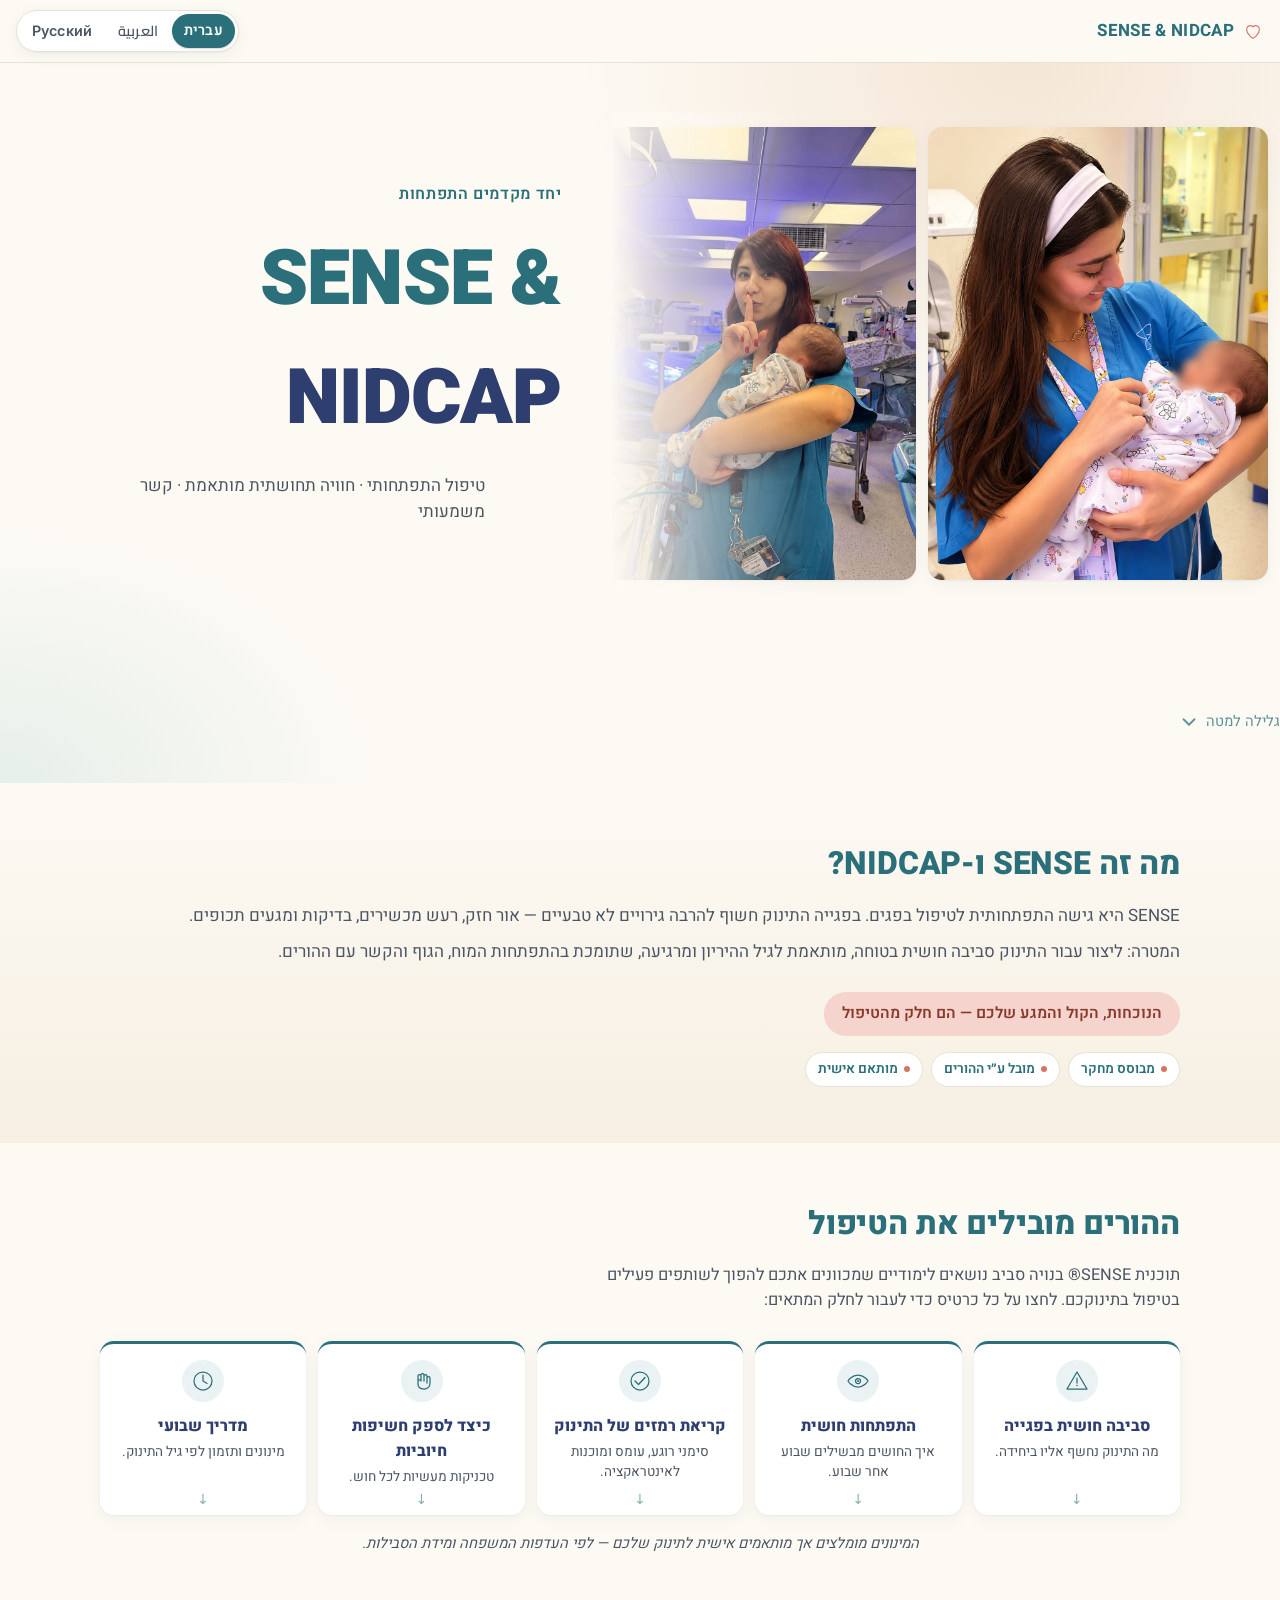
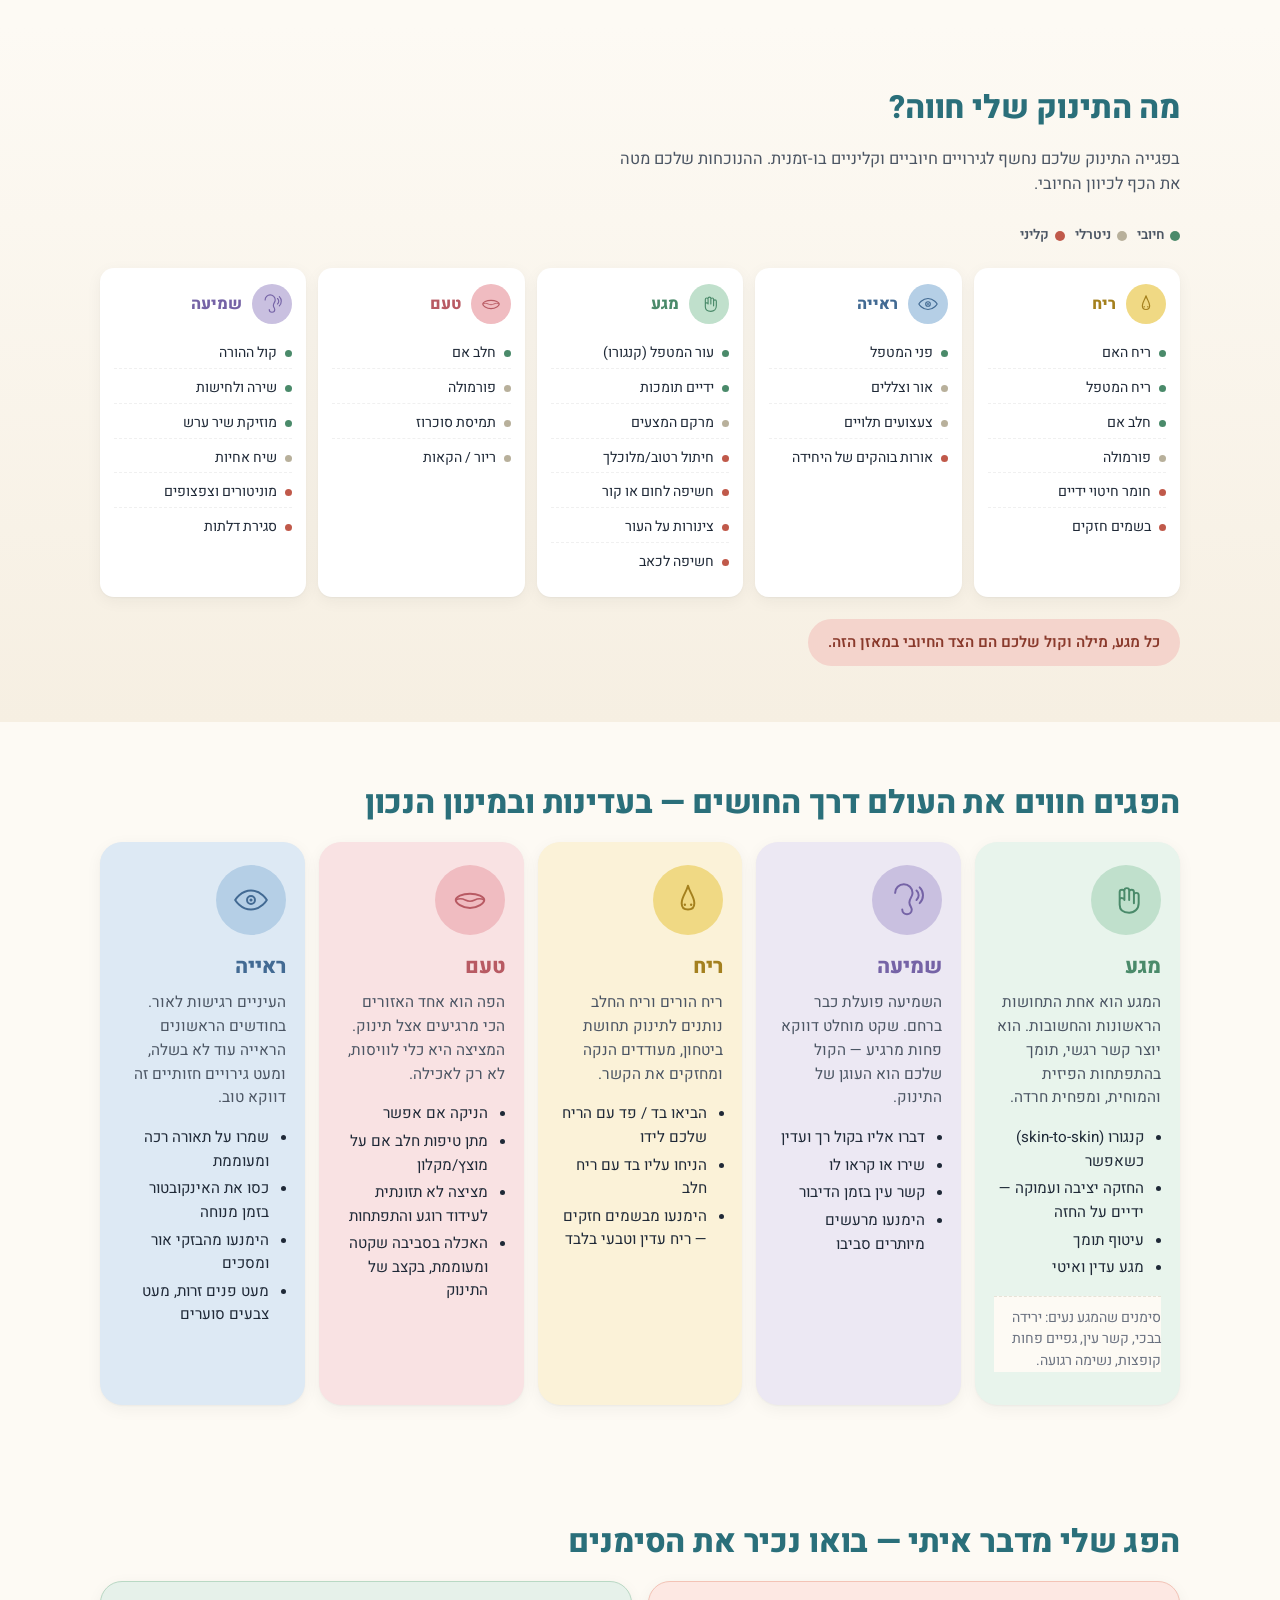
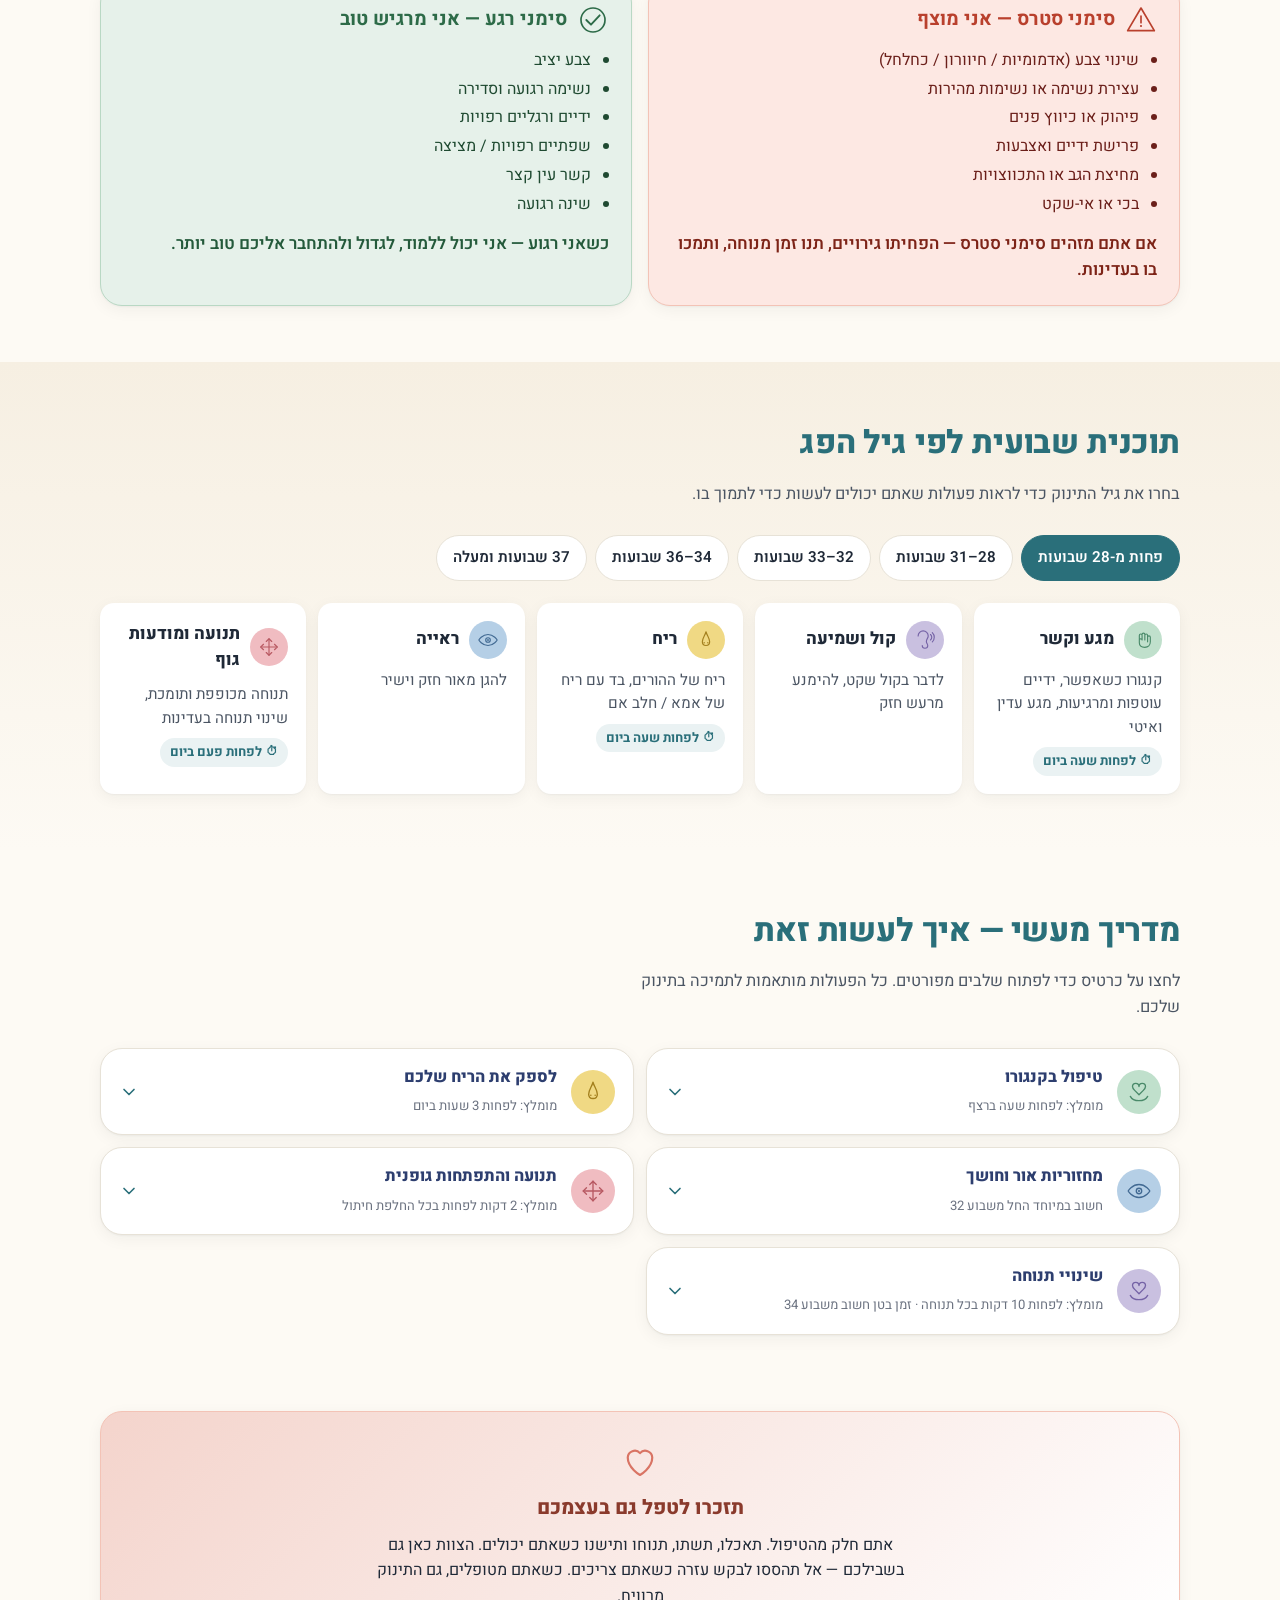
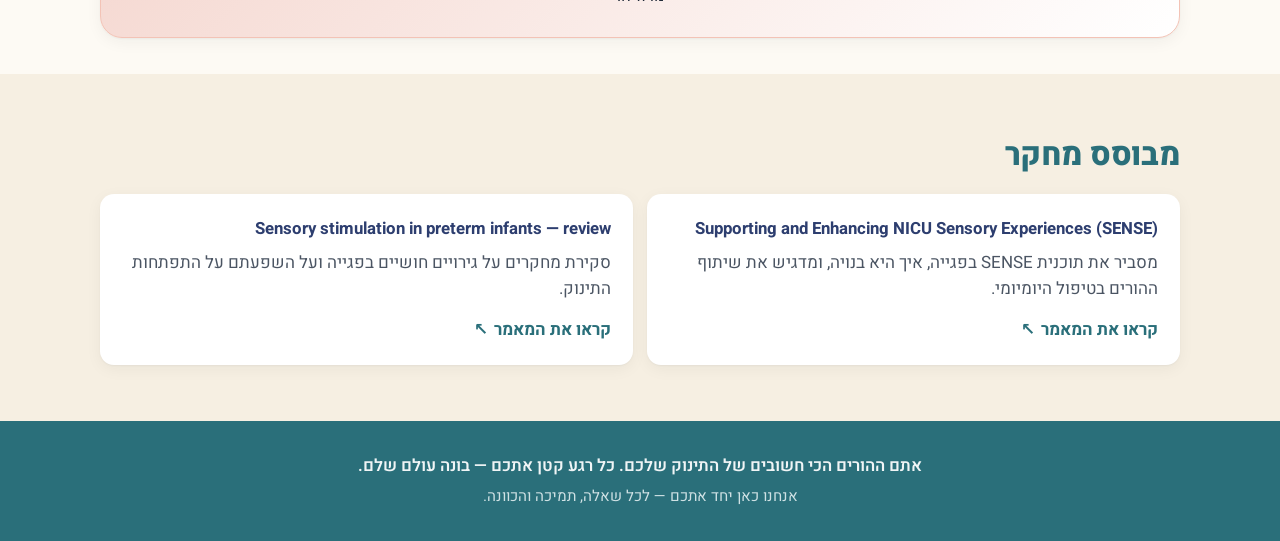
==== commit 5eec8f61: "added  more content" ====
--- a/index.html
+++ b/index.html
@@ -15,17 +15,17 @@
   <meta property="og:type" content="website" />
   <meta property="og:title" content="SENSE & NIDCAP — מדריך להורי הפג" />
   <meta property="og:description" content="מדריך ידידותי להורי הפגייה: SENSE, 5S, סימני סטרס, ותוכנית שבועית לפי גיל הפג. עברית וערבית." />
-  <meta property="og:image" content="https://salihzinaty.github.io/nicu/og.jpg" />
+  <meta property="og:image" content="https://nicu.salehz.com/og.jpg" />
   <meta property="og:image:width" content="1200" />
   <meta property="og:image:height" content="630" />
-  <meta property="og:url" content="https://salihzinaty.github.io/nicu/" />
+  <meta property="og:url" content="https://nicu.salehz.com/" />
   <meta property="og:locale" content="he_IL" />
   <meta property="og:locale:alternate" content="ar" />
   <meta property="og:locale:alternate" content="ru" />
   <meta name="twitter:card" content="summary_large_image" />
   <meta name="twitter:title" content="SENSE & NIDCAP — מדריך להורי הפג" />
   <meta name="twitter:description" content="מדריך ידידותי להורי הפגייה." />
-  <meta name="twitter:image" content="https://salihzinaty.github.io/nicu/og.jpg" />
+  <meta name="twitter:image" content="https://nicu.salehz.com/og.jpg" />
 
   <link rel="preconnect" href="https://fonts.googleapis.com" />
   <link rel="preconnect" href="https://fonts.gstatic.com" crossorigin />
@@ -177,15 +177,6 @@
       <div class="container">
         <h2 id="senses-title" class="section-title" data-bind="sensesTitle"></h2>
         <div id="sensesGrid" class="senses-grid"></div>
-      </div>
-    </section>
-
-    <!-- 5S -->
-    <section id="five-s" class="five-s" aria-labelledby="five-s-title">
-      <div class="container">
-        <h2 id="five-s-title" class="section-title" data-bind="method5sTitle"></h2>
-        <p class="section-intro" data-bind="method5sIntro"></p>
-        <div id="method5sGrid" class="five-s-grid"></div>
       </div>
     </section>
 
@@ -233,14 +224,6 @@
       </div>
     </section>
 
-    <!-- TIPS -->
-    <section id="tips" class="tips" aria-labelledby="tips-title">
-      <div class="container">
-        <h2 id="tips-title" class="section-title" data-bind="tipsTitle"></h2>
-        <div id="tipsGrid" class="tips-grid"></div>
-      </div>
-    </section>
-
     <!-- SELF-CARE -->
     <section id="self-care" class="self-care" aria-labelledby="self-care-title">
       <div class="container">
--- a/styles.css
+++ b/styles.css
@@ -353,30 +353,66 @@
 .parent-led { background: var(--bg); }
 .parent-led-grid {
   display: grid; gap: 12px;
-  grid-template-columns: repeat(2, 1fr);
+  grid-template-columns: 1fr 1fr;
 }
 @media (min-width: 600px) { .parent-led-grid { grid-template-columns: repeat(3, 1fr); } }
-@media (min-width: 980px) { .parent-led-grid { grid-template-columns: repeat(7, 1fr); } }
+@media (min-width: 980px) { .parent-led-grid { grid-template-columns: repeat(5, 1fr); } }
+
+/* Cards are anchor links — keyboard-accessible, smooth-scroll on click. */
 .parent-led-card {
+  position: relative;
+  display: flex; flex-direction: column;
   background: var(--bg-card);
   border-radius: var(--r-md);
-  padding: 14px 12px;
+  padding: 16px 14px 28px;
   box-shadow: var(--shadow-1);
   text-align: center;
   border-top: 3px solid var(--teal);
-}
+  text-decoration: none;
+  color: inherit;
+  cursor: pointer;
+  transition: transform .15s ease, box-shadow .15s ease, border-color .15s ease;
+}
+.parent-led-card:hover,
+.parent-led-card:focus-visible {
+  transform: translateY(-3px);
+  box-shadow: 0 6px 24px rgba(20,30,40,.10);
+  border-top-color: var(--coral);
+  text-decoration: none;
+}
+.parent-led-card:focus-visible { outline: 2px solid var(--teal); outline-offset: 3px; }
 .parent-led-card .pl-ico {
-  width: 38px; height: 38px;
-  margin: 0 auto 8px;
+  width: 42px; height: 42px;
+  margin: 0 auto 10px;
   border-radius: 50%;
   background: #eaf2f3; color: var(--teal);
   display: grid; place-items: center;
-}
-.parent-led-card .pl-ico svg { width: 22px; height: 22px; }
+  transition: background .15s ease, color .15s ease;
+}
+.parent-led-card:hover .pl-ico { background: var(--coral-soft); color: var(--coral); }
+.parent-led-card .pl-ico svg { width: 24px; height: 24px; }
 .parent-led-card h3 {
-  margin: 0 0 4px; font-size: .95rem; font-weight: 800; color: var(--navy);
-}
-.parent-led-card p { margin: 0; color: var(--ink-soft); font-size: .82rem; line-height: 1.4; }
+  margin: 2px 0 4px; font-size: 1rem; font-weight: 800; color: var(--navy);
+}
+.parent-led-card p { margin: 0; color: var(--ink-soft); font-size: .85rem; line-height: 1.45; }
+
+/* Chevron in the bottom-center signals "scrolls to a section". */
+.parent-led-card .pl-chev {
+  position: absolute;
+  bottom: 8px; left: 50%;
+  transform: translateX(-50%);
+  font-size: 14px; line-height: 1;
+  color: var(--teal);
+  opacity: .55;
+  transition: opacity .15s ease, transform .2s ease;
+}
+.parent-led-card:hover .pl-chev,
+.parent-led-card:focus-visible .pl-chev {
+  opacity: 1;
+  transform: translateX(-50%) translateY(2px);
+  color: var(--coral);
+}
+
 .parent-led-note {
   margin-top: 18px; text-align: center;
   font-size: .92rem; color: var(--ink-soft); font-style: italic;
@@ -615,30 +651,6 @@
 .sense-card[data-color="sky"]      h3 { color: var(--sky-ink); }
 
 /* ========================================================================
-   5S
-   ======================================================================== */
-.five-s { background: #fbf6ed; }
-.five-s-grid {
-  display: grid; gap: 10px;
-  grid-template-columns: 1fr;
-}
-@media (min-width: 600px) { .five-s-grid { grid-template-columns: repeat(2, 1fr); } }
-@media (min-width: 980px) { .five-s-grid { grid-template-columns: repeat(5, 1fr); } }
-.five-s-card {
-  background: var(--bg-card);
-  border-radius: var(--r-md);
-  padding: 18px 16px;
-  box-shadow: var(--shadow-1);
-}
-.five-s-card .s-pill {
-  display: inline-block; background: var(--teal); color: #fff;
-  font-weight: 800; padding: 4px 10px; border-radius: 999px;
-  margin-bottom: 8px; font-size: .85rem;
-}
-.five-s-card h3 { margin: 0 0 6px; font-size: 1rem; font-weight: 700; }
-.five-s-card p { margin: 0; color: var(--ink-soft); font-size: .92rem; }
-
-/* ========================================================================
    STRESS / CALM SIGNS
    ======================================================================== */
 .signs { background: var(--bg); }
@@ -716,32 +728,6 @@
 .plan-dim[data-color="butter"]   .dim-ico { background: var(--butter-circle);   color: var(--butter-ink); }
 .plan-dim[data-color="pink"]     .dim-ico { background: var(--pink-circle);     color: var(--pink-ink); }
 .plan-dim[data-color="sky"]      .dim-ico { background: var(--sky-circle);      color: var(--sky-ink); }
-
-/* ========================================================================
-   TIPS
-   ======================================================================== */
-.tips { background: var(--bg); }
-.tips-grid {
-  display: grid; gap: 14px;
-  grid-template-columns: repeat(2, 1fr);
-}
-@media (min-width: 600px) { .tips-grid { grid-template-columns: repeat(3, 1fr); } }
-@media (min-width: 980px) { .tips-grid { grid-template-columns: repeat(6, 1fr); } }
-.tip-card {
-  background: var(--bg-card);
-  border-radius: var(--r-md);
-  padding: 18px 14px;
-  text-align: center;
-  box-shadow: var(--shadow-1);
-}
-.tip-ico {
-  width: 56px; height: 56px; border-radius: 50%;
-  background: #eaf2f3; color: var(--teal);
-  display: grid; place-items: center; margin: 0 auto 10px;
-}
-.tip-ico svg { width: 30px; height: 30px; }
-.tip-card h3 { margin: 4px 0 6px; font-size: 1rem; }
-.tip-card p { margin: 0; color: var(--ink-soft); font-size: .87rem; line-height: 1.45; }
 
 /* ========================================================================
    RESEARCH
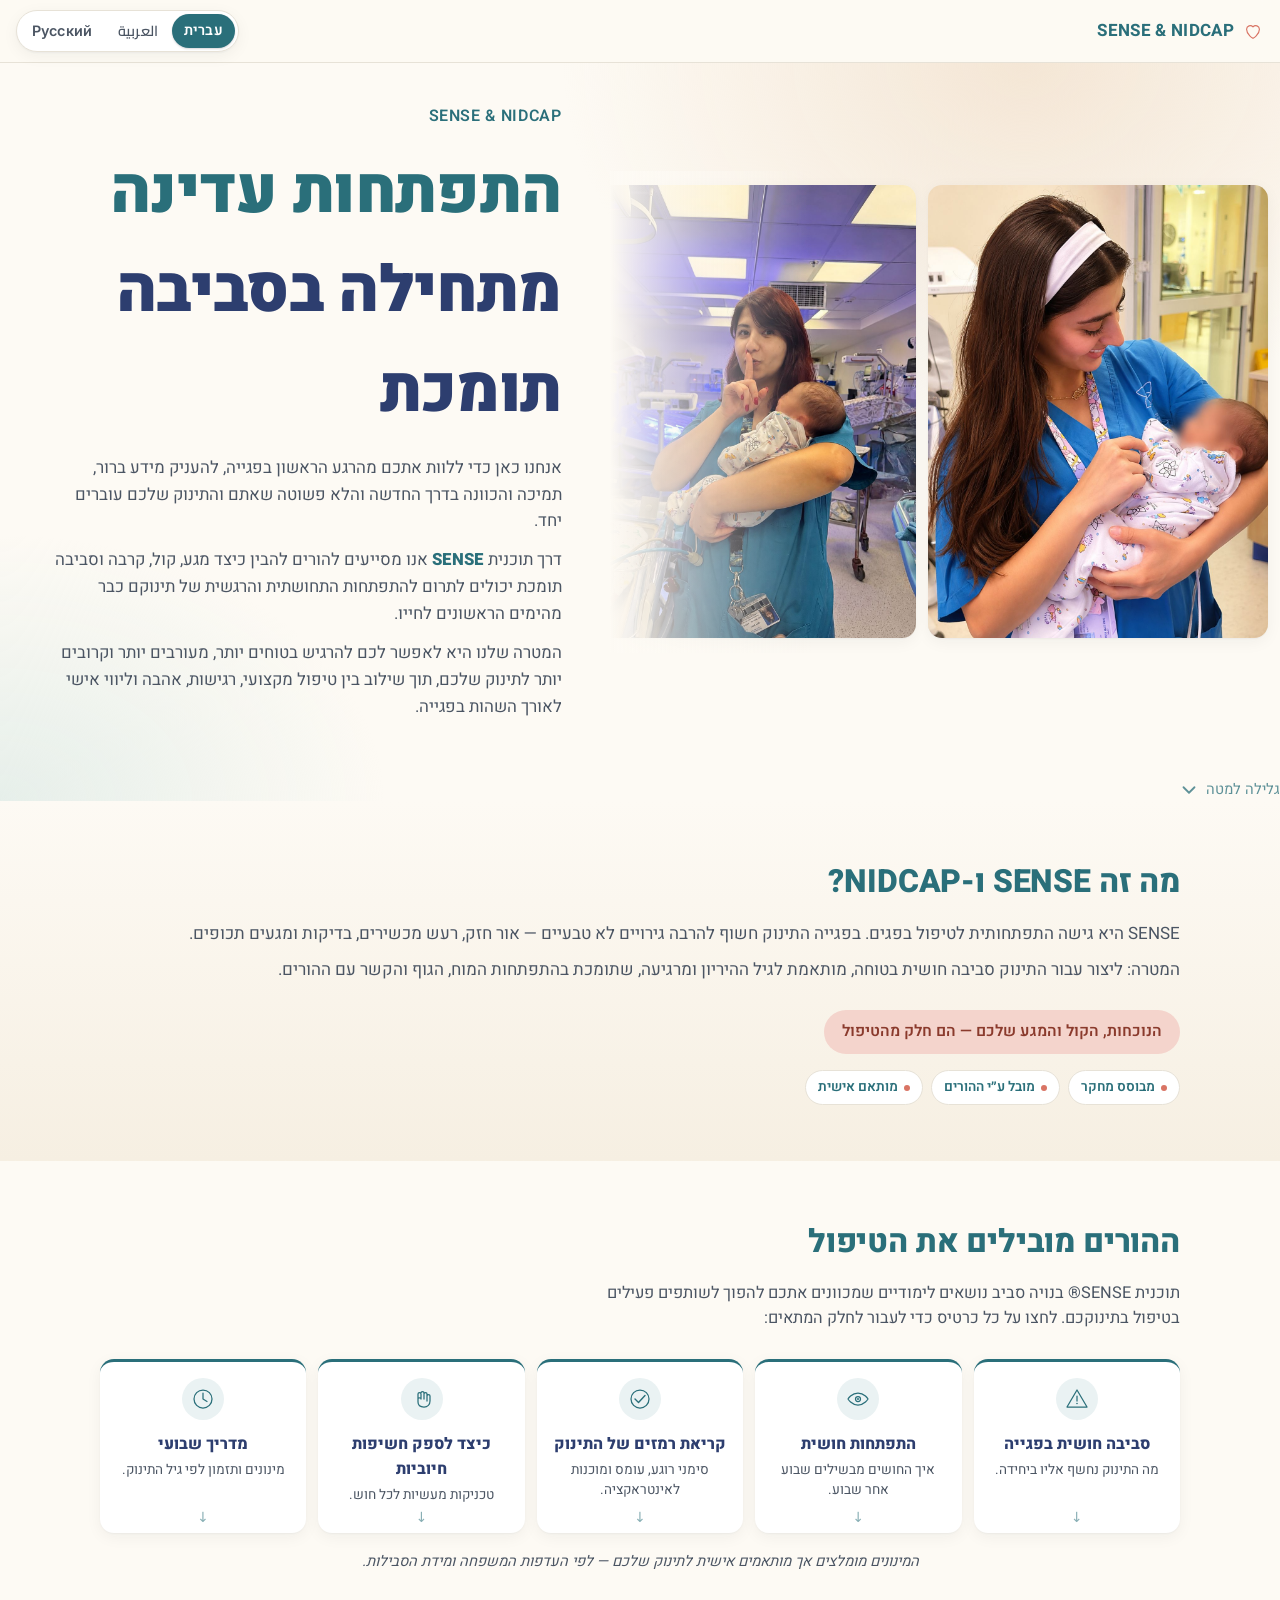
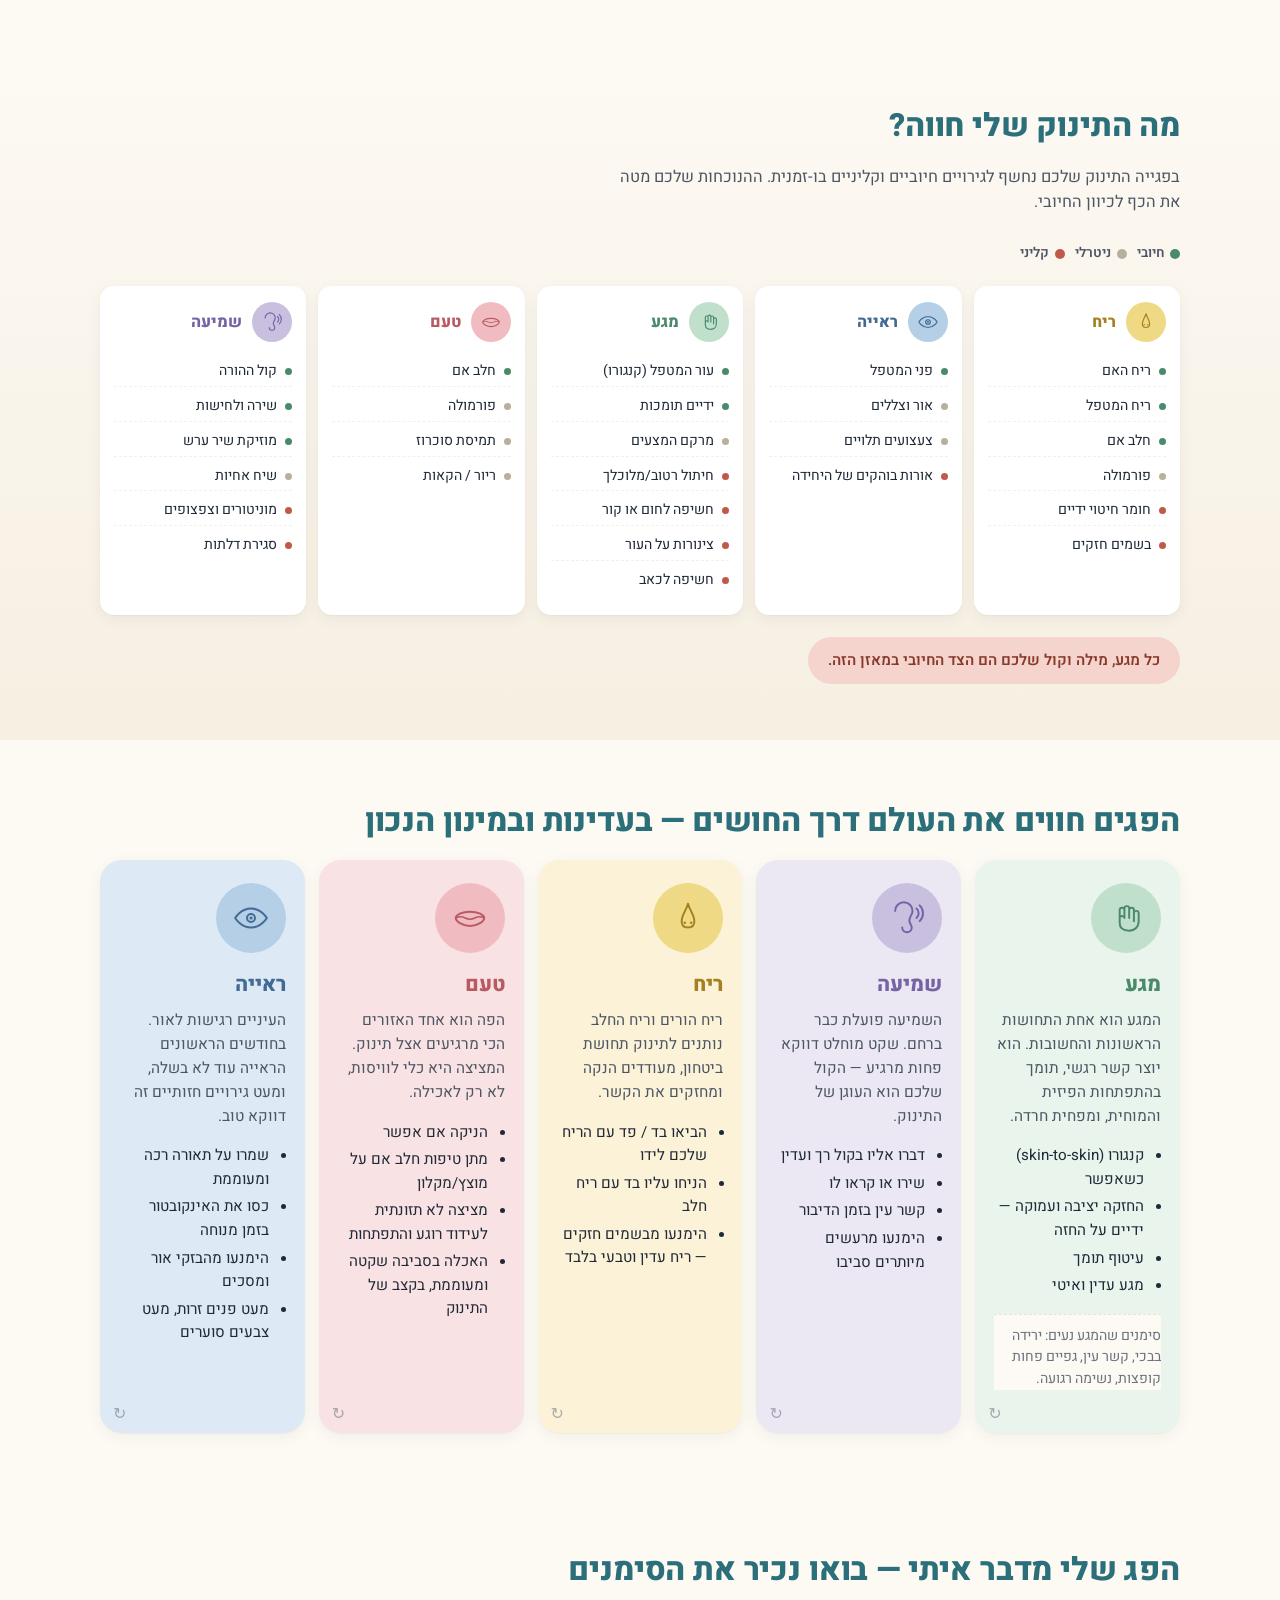
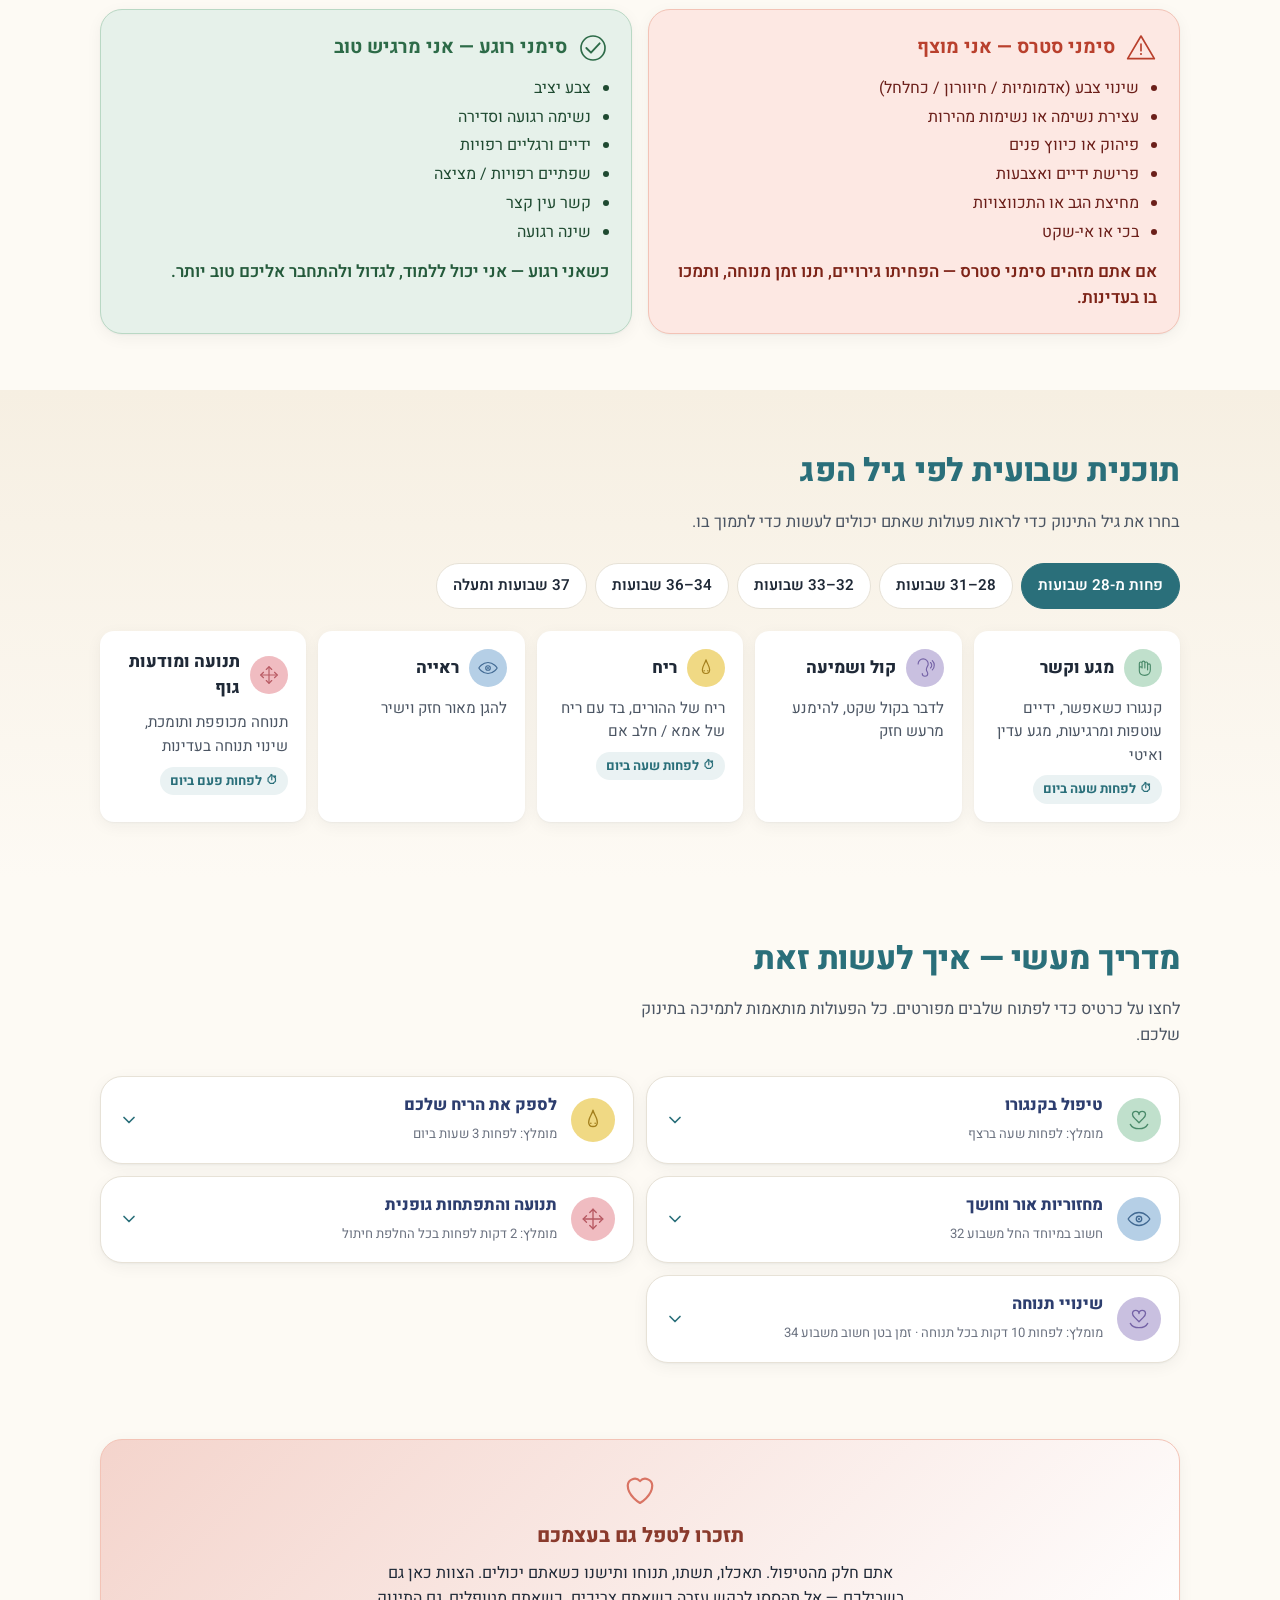
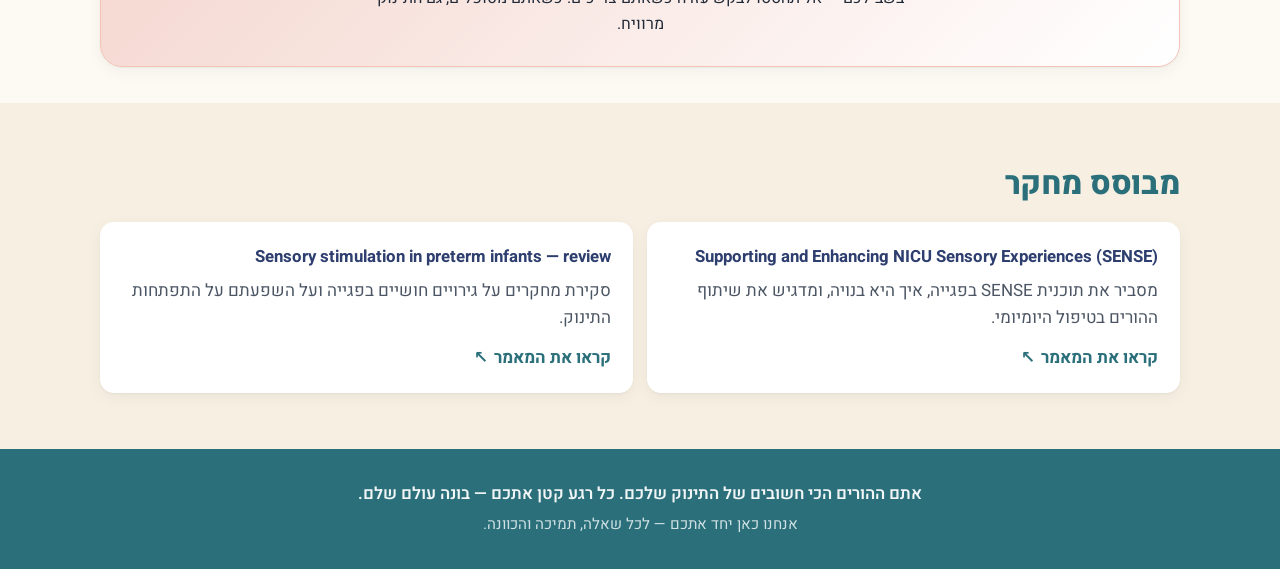
==== commit 5ca4be24: "added  more content" ====
--- a/index.html
+++ b/index.html
@@ -133,7 +133,7 @@
       <div class="hero-text">
         <span class="hero-kicker" data-bind="hero.kicker"></span>
         <h1 id="hero-title" class="hero-title" data-bind="hero.title"></h1>
-        <p class="hero-tagline" data-bind="hero.tagline"></p>
+        <div class="hero-subtitle" id="heroSubtitle"></div>
       </div>
       <a class="scroll-hint" href="#intro" aria-hidden="true">
         <span data-bind="hero.scrollHint"></span>
--- a/styles.css
+++ b/styles.css
@@ -285,7 +285,22 @@
   font-weight: 900; letter-spacing: -.01em;
 }
 .hero-title::first-line { color: var(--teal); }
-.hero-tagline { color: var(--ink-soft); margin: 0 auto; max-width: 36ch; }
+
+/* Multi-paragraph subtitle replaces the old single-line tagline. */
+.hero-subtitle {
+  color: var(--ink-soft);
+  margin: 0 auto;
+  max-width: 60ch;
+  font-size: 1rem;
+  line-height: 1.6;
+}
+.hero-subtitle p { margin: 0 0 12px; }
+.hero-subtitle p:last-child { margin-bottom: 0; }
+.hero-subtitle strong {
+  color: var(--teal);
+  font-weight: 800;
+  letter-spacing: .02em;
+}
 .scroll-hint {
   display: inline-flex; align-items: center; gap: 6px;
   margin-top: 18px;
@@ -310,7 +325,8 @@
       linear-gradient(to left, rgba(253,250,244,0) 70%, var(--bg) 100%);
   }
   .hero-text { text-align: start; padding: 40px 48px; }
-  .hero-title { font-size: clamp(48px, 6vw, 80px); }
+  .hero-title { font-size: clamp(40px, 5vw, 68px); }
+  .hero-subtitle { margin-inline: 0; font-size: 1.05rem; }
 }
 
 /* ========================================================================
@@ -611,10 +627,127 @@
 @media (min-width: 600px) { .senses-grid { grid-template-columns: 1fr 1fr; } }
 @media (min-width: 980px) { .senses-grid { grid-template-columns: repeat(5, 1fr); align-items: stretch; } }
 
+/* ---- 3D flip wrapper -------------------------------------------------- */
+.sense-flip {
+  /* reset native button look */
+  background: transparent;
+  border: 0;
+  padding: 0;
+  margin: 0;
+  font: inherit;
+  color: inherit;
+  text-align: inherit;
+  cursor: pointer;
+  width: 100%;
+  height: 100%;
+  perspective: 1400px;
+  display: block;
+}
+.sense-flip:focus-visible {
+  outline: 3px solid var(--teal);
+  outline-offset: 4px;
+  border-radius: var(--r-lg);
+}
+.sense-flip .card-inner {
+  position: relative;
+  width: 100%;
+  height: 100%;
+  transform-style: preserve-3d;
+  -webkit-transform-style: preserve-3d;
+  transition: transform .65s cubic-bezier(.4, 0, .2, 1);
+}
+.sense-flip.is-flipped .card-inner {
+  transform: rotateY(180deg);
+}
+[dir="rtl"] .sense-flip.is-flipped .card-inner {
+  /* RTL feels more natural flipping the other way */
+  transform: rotateY(-180deg);
+}
+
+.face-front,
+.face-back {
+  -webkit-backface-visibility: hidden;
+          backface-visibility: hidden;
+  border-radius: var(--r-lg);
+}
+.face-front {
+  /* Front is in normal flow — its content drives the card height. */
+  position: relative;
+  height: 100%;
+  display: flex; flex-direction: column;
+}
+.face-front .flip-hint {
+  position: absolute;
+  bottom: 10px; inset-inline-end: 12px;
+  font-size: 16px;
+  color: var(--ink-muted);
+  opacity: .55;
+  transition: opacity .15s ease, transform .2s ease;
+  line-height: 1;
+}
+.sense-flip:hover .face-front .flip-hint,
+.sense-flip:focus-visible .face-front .flip-hint {
+  opacity: 1;
+  transform: rotate(45deg);
+  color: var(--teal);
+}
+.face-back {
+  /* Back overlays the front in the same box. */
+  position: absolute;
+  inset: 0;
+  transform: rotateY(180deg);
+  -webkit-transform: rotateY(180deg);
+  background-size: cover;
+  background-position: center;
+  background-color: #1c2a36;     /* fallback while the image loads */
+  box-shadow: var(--shadow-1);
+  overflow: hidden;
+}
+[dir="rtl"] .face-back {
+  transform: rotateY(-180deg);
+  -webkit-transform: rotateY(-180deg);
+}
+.face-back::after {
+  /* subtle dark gradient at the corners so the label + hint stay readable */
+  content: "";
+  position: absolute; inset: 0;
+  background:
+    linear-gradient(180deg, rgba(0,0,0,0) 55%, rgba(0,0,0,.45) 100%),
+    linear-gradient(0deg,   rgba(0,0,0,0) 75%, rgba(0,0,0,.30) 100%);
+  pointer-events: none;
+}
+.face-back .back-label {
+  position: absolute;
+  top: 14px; inset-inline-start: 14px;
+  z-index: 1;
+  background: rgba(255,255,255,.92);
+  color: var(--navy);
+  font-weight: 800;
+  font-size: .9rem;
+  padding: 6px 12px;
+  border-radius: 999px;
+  box-shadow: 0 2px 8px rgba(0,0,0,.18);
+}
+.face-back .back-hint {
+  position: absolute;
+  bottom: 14px; inset-inline-end: 16px;
+  z-index: 1;
+  color: #fff;
+  font-size: 20px;
+  line-height: 1;
+  text-shadow: 0 1px 3px rgba(0,0,0,.45);
+  opacity: .85;
+}
+
+@media (prefers-reduced-motion: reduce) {
+  .sense-flip .card-inner { transition: none; }
+  .face-front .flip-hint { transition: none; }
+}
+
 .sense-card {
   background: var(--bg-card);
   border-radius: var(--r-lg);
-  padding: 22px 18px 18px;
+  padding: 22px 18px 28px;
   box-shadow: var(--shadow-1);
   display: flex; flex-direction: column;
   border: 1px solid transparent;
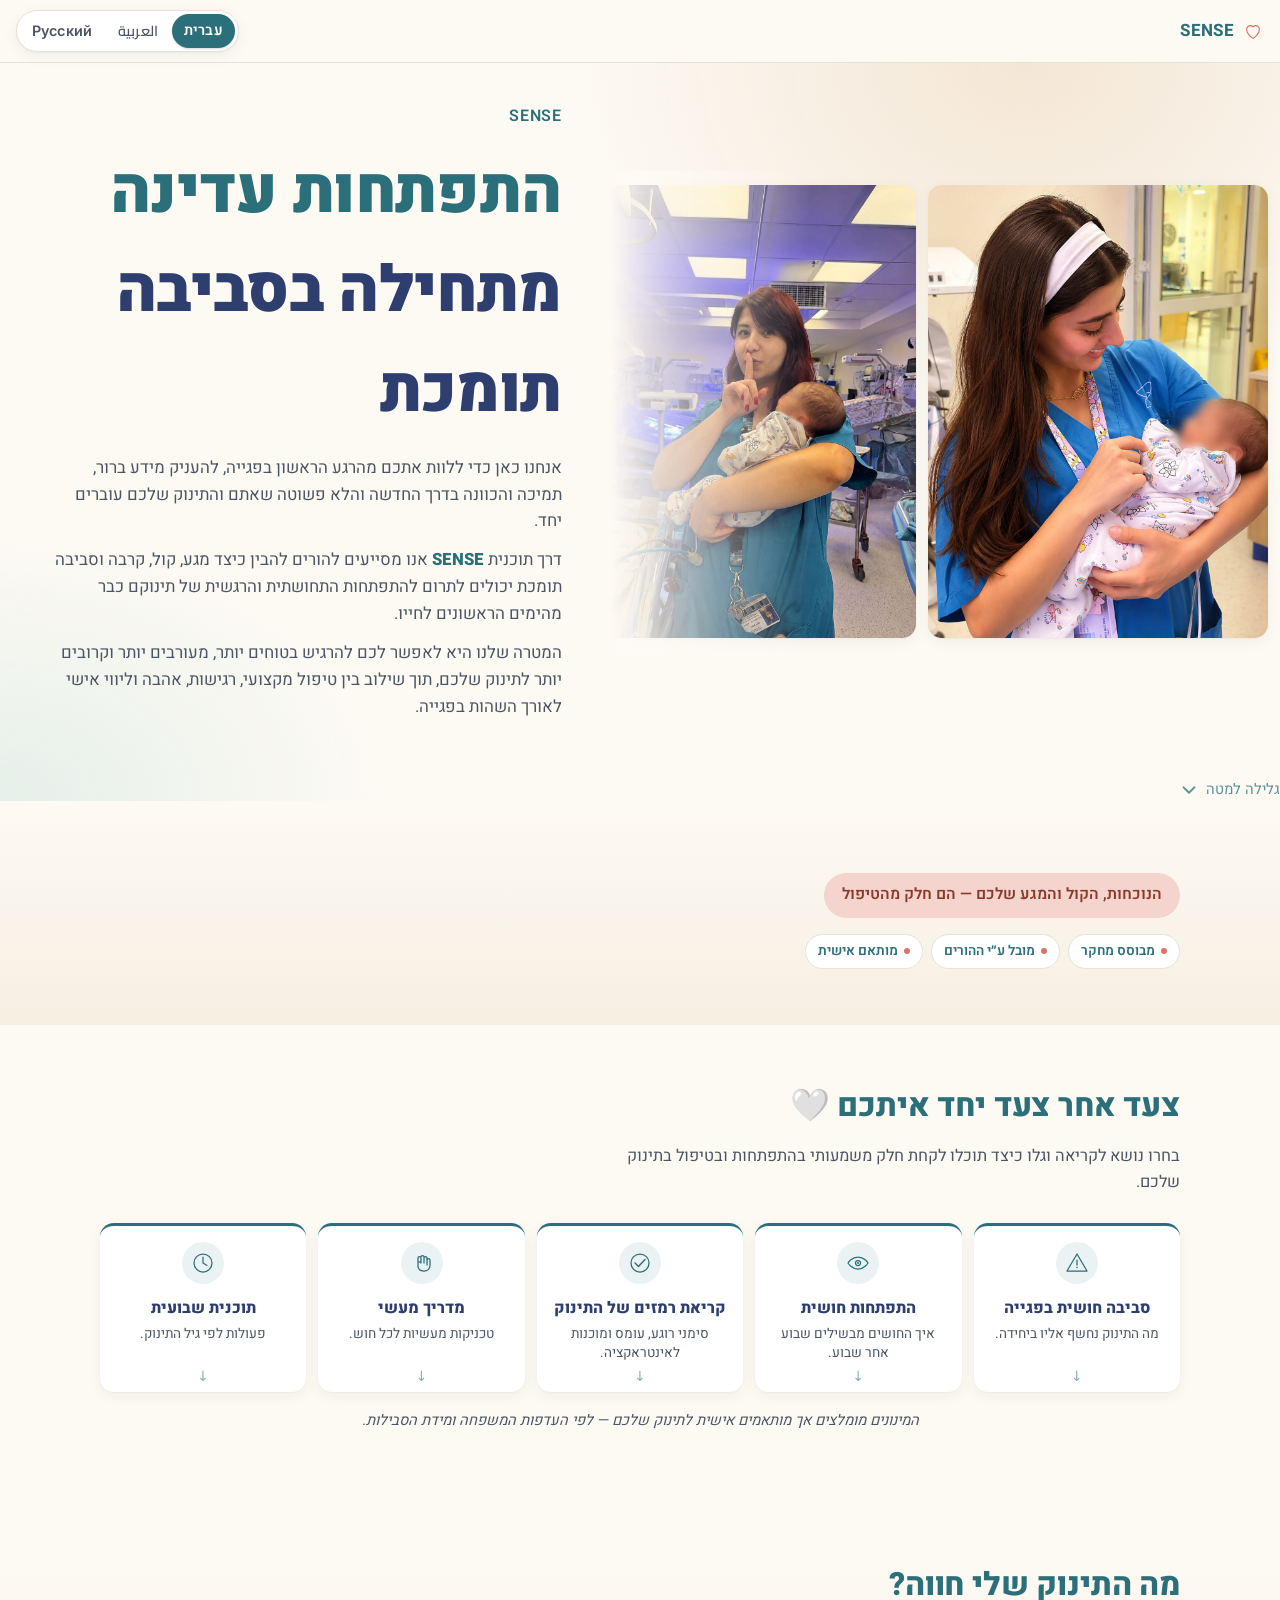
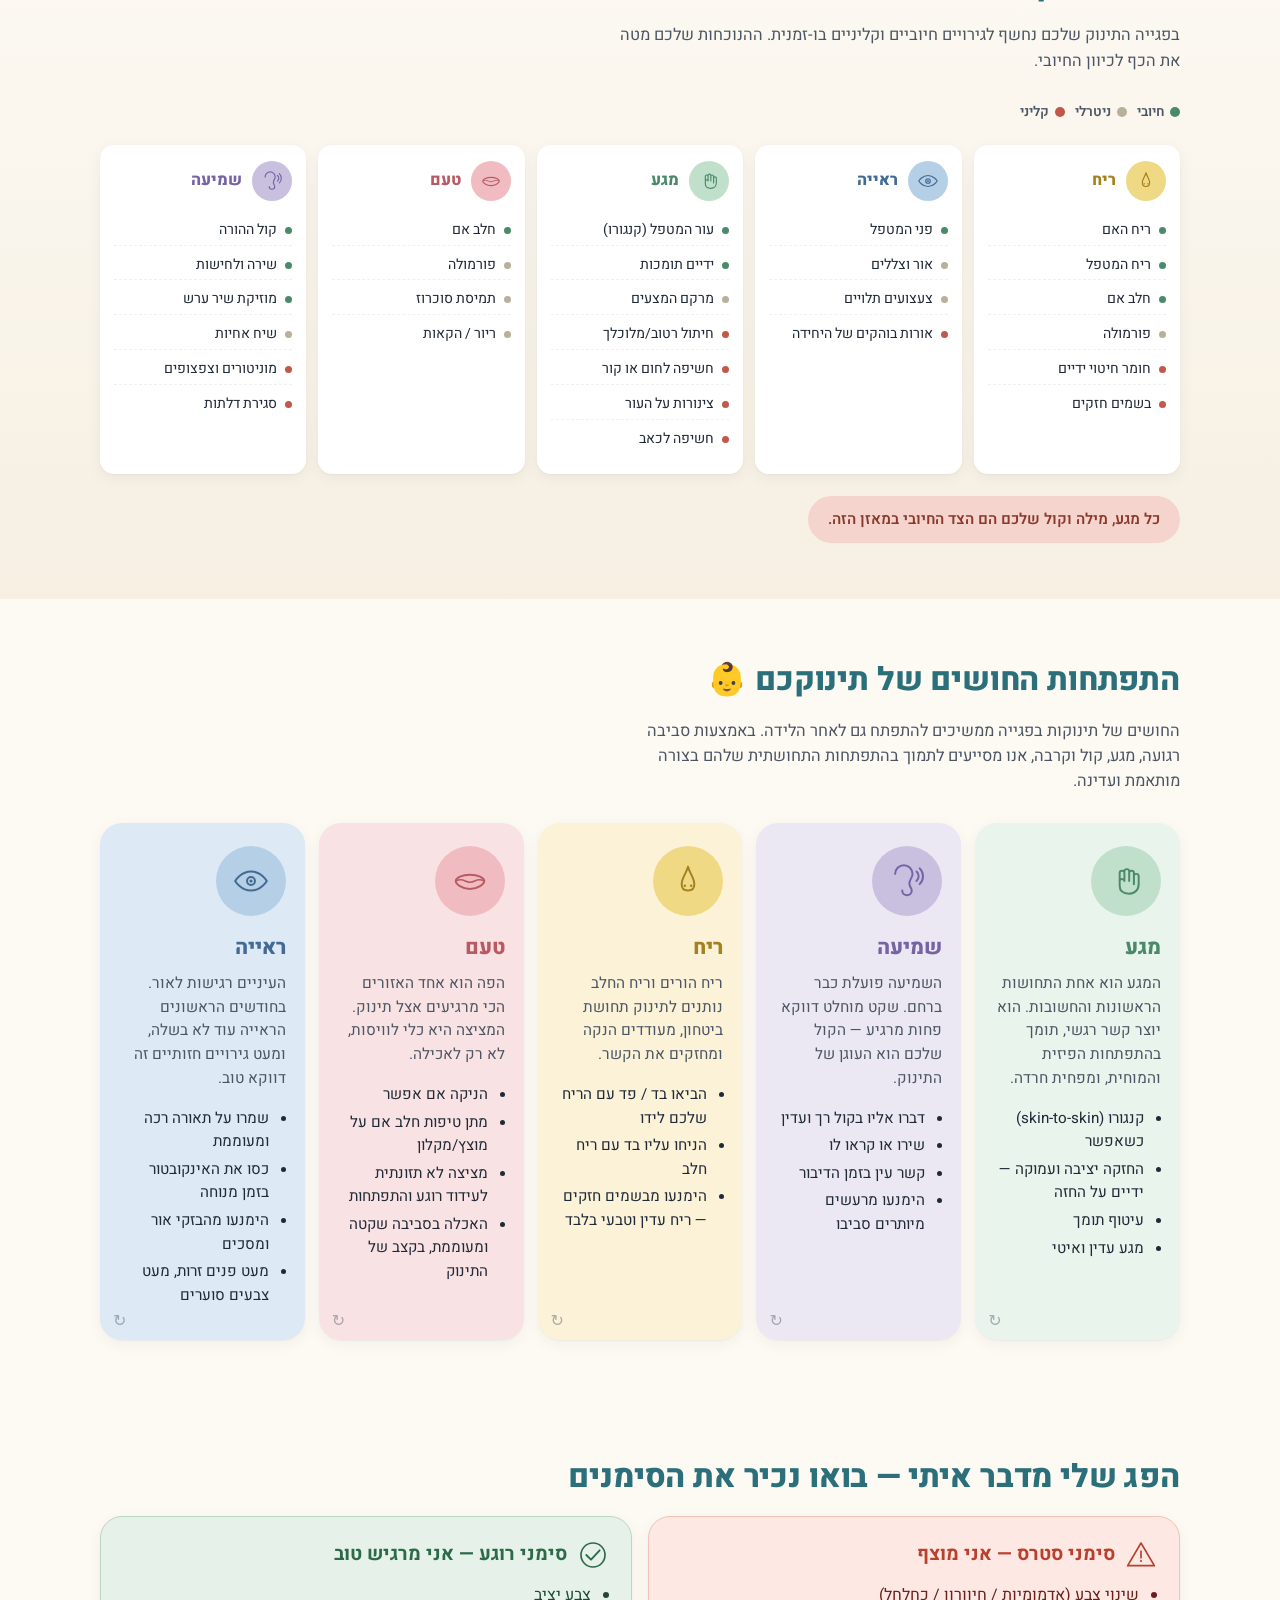
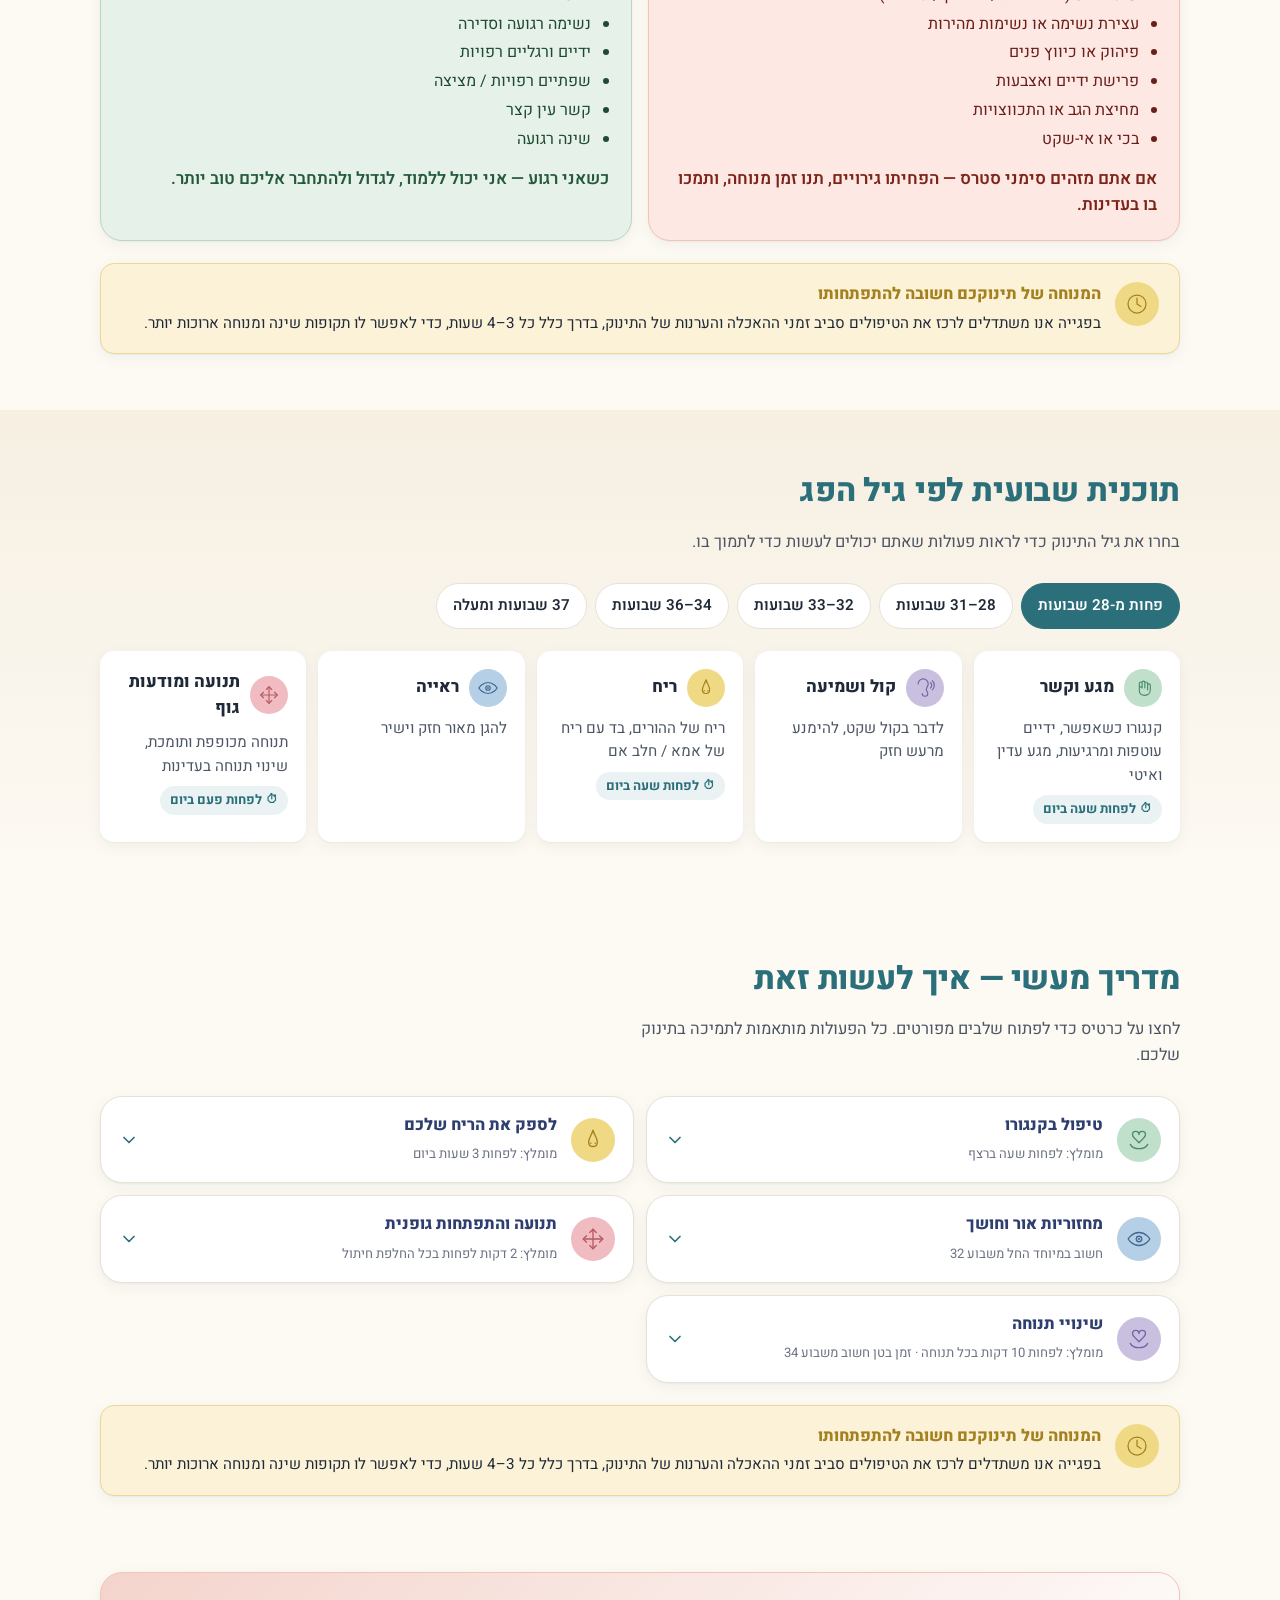
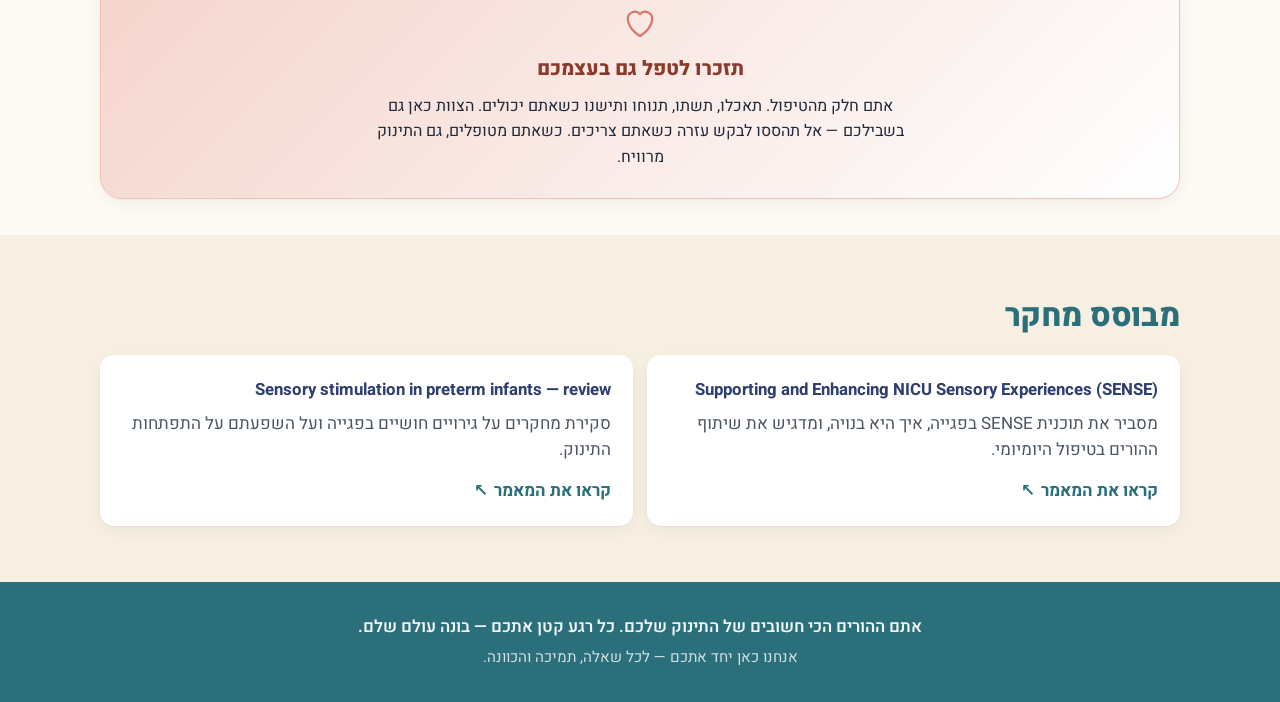
==== commit ffefc0af: "added  more content" ====
--- a/index.html
+++ b/index.html
@@ -4,7 +4,7 @@
   <meta charset="UTF-8" />
   <meta name="viewport" content="width=device-width, initial-scale=1.0, viewport-fit=cover" />
   <meta name="theme-color" content="#2a6f7a" />
-  <title>SENSE &amp; NIDCAP — מדריך להורי הפג</title>
+  <title>SENSE — מדריך להורי הפג</title>
   <meta name="description" content="מדריך ידידותי להורי הפגייה: SENSE, 5S, סימני סטרס, ותוכנית שבועית לפי גיל הפג. עברית, ערבית ורוסית." />
 
   <!-- Favicon -->
@@ -13,7 +13,7 @@
 
   <!-- Open Graph / social preview -->
   <meta property="og:type" content="website" />
-  <meta property="og:title" content="SENSE & NIDCAP — מדריך להורי הפג" />
+  <meta property="og:title" content="SENSE — מדריך להורי הפג" />
   <meta property="og:description" content="מדריך ידידותי להורי הפגייה: SENSE, 5S, סימני סטרס, ותוכנית שבועית לפי גיל הפג. עברית וערבית." />
   <meta property="og:image" content="https://nicu.salehz.com/og.jpg" />
   <meta property="og:image:width" content="1200" />
@@ -23,7 +23,7 @@
   <meta property="og:locale:alternate" content="ar" />
   <meta property="og:locale:alternate" content="ru" />
   <meta name="twitter:card" content="summary_large_image" />
-  <meta name="twitter:title" content="SENSE & NIDCAP — מדריך להורי הפג" />
+  <meta name="twitter:title" content="SENSE — מדריך להורי הפג" />
   <meta name="twitter:description" content="מדריך ידידותי להורי הפגייה." />
   <meta name="twitter:image" content="https://nicu.salehz.com/og.jpg" />
 
@@ -100,7 +100,7 @@
   <header class="topbar">
     <div class="brand">
       <svg class="brand-heart"><use href="#i-heart"></use></svg>
-      <span class="brand-text">SENSE &amp; NIDCAP</span>
+      <span class="brand-text">SENSE</span>
     </div>
     <nav class="lang-switch" id="langSwitch" aria-label="Switch language">
       <button class="lang-pill" data-lang="he" type="button" aria-label="עברית">עברית</button>
@@ -142,10 +142,8 @@
     </section>
 
     <!-- INTRO -->
-    <section id="intro" class="intro" aria-labelledby="intro-title">
-      <div class="container">
-        <h2 id="intro-title" class="section-title" data-bind="intro.title"></h2>
-        <div class="intro-body" data-bind-html="intro.bodyHtml"></div>
+    <section id="intro" class="intro">
+      <div class="container">
         <div class="intro-pill" data-bind="intro.pill"></div>
         <div id="introBadges" class="intro-badges"></div>
       </div>
@@ -176,6 +174,7 @@
     <section id="senses" class="senses" aria-labelledby="senses-title">
       <div class="container">
         <h2 id="senses-title" class="section-title" data-bind="sensesTitle"></h2>
+        <p class="section-intro" data-bind="sensesIntro"></p>
         <div id="sensesGrid" class="senses-grid"></div>
       </div>
     </section>
@@ -202,6 +201,7 @@
             <p class="sign-cta" data-bind="signsCalm.cta"></p>
           </article>
         </div>
+        <aside id="signsNote" class="howto-note" hidden></aside>
       </div>
     </section>
 
@@ -221,6 +221,7 @@
         <h2 id="how-to-title" class="section-title" data-bind="howTo.title"></h2>
         <p class="section-intro" data-bind="howTo.intro"></p>
         <div id="howToGrid" class="how-to-grid"></div>
+        <aside id="howToNote" class="howto-note" hidden></aside>
       </div>
     </section>
 
--- a/styles.css
+++ b/styles.css
@@ -1,5 +1,5 @@
 /* =========================================================================
-   SENSE & NIDCAP — bilingual NICU SPA
+   SENSE — trilingual NICU SPA
    Pastel palette, mobile-first, RTL-aware.
    ========================================================================= */
 
@@ -571,6 +571,42 @@
 .howto-card[data-color="pink"]     .ht-ico { background: var(--pink-circle);     color: var(--pink-ink); }
 .howto-card[data-color="sky"]      .ht-ico { background: var(--sky-circle);      color: var(--sky-ink); }
 
+/* Closing note under the How-To cards: rest-and-care reminder. */
+.howto-note {
+  margin-top: 22px;
+  display: flex;
+  align-items: flex-start;
+  gap: 14px;
+  background: var(--butter-bg);
+  border: 1px solid #ecd896;
+  border-radius: var(--r-md);
+  padding: 18px 20px;
+  box-shadow: var(--shadow-1);
+}
+.howto-note[hidden] { display: none; }
+.howto-note-ico {
+  flex-shrink: 0;
+  width: 44px; height: 44px;
+  border-radius: 50%;
+  background: var(--butter-circle);
+  color: var(--butter-ink);
+  display: grid; place-items: center;
+}
+.howto-note-ico svg { width: 24px; height: 24px; }
+.howto-note-body { flex: 1; min-width: 0; }
+.howto-note-body h3 {
+  margin: 0 0 4px;
+  font-size: 1.02rem;
+  font-weight: 800;
+  color: var(--butter-ink);
+}
+.howto-note-body p {
+  margin: 0;
+  color: var(--ink);
+  font-size: .95rem;
+  line-height: 1.55;
+}
+
 /* ========================================================================
    SELF-CARE
    ======================================================================== */
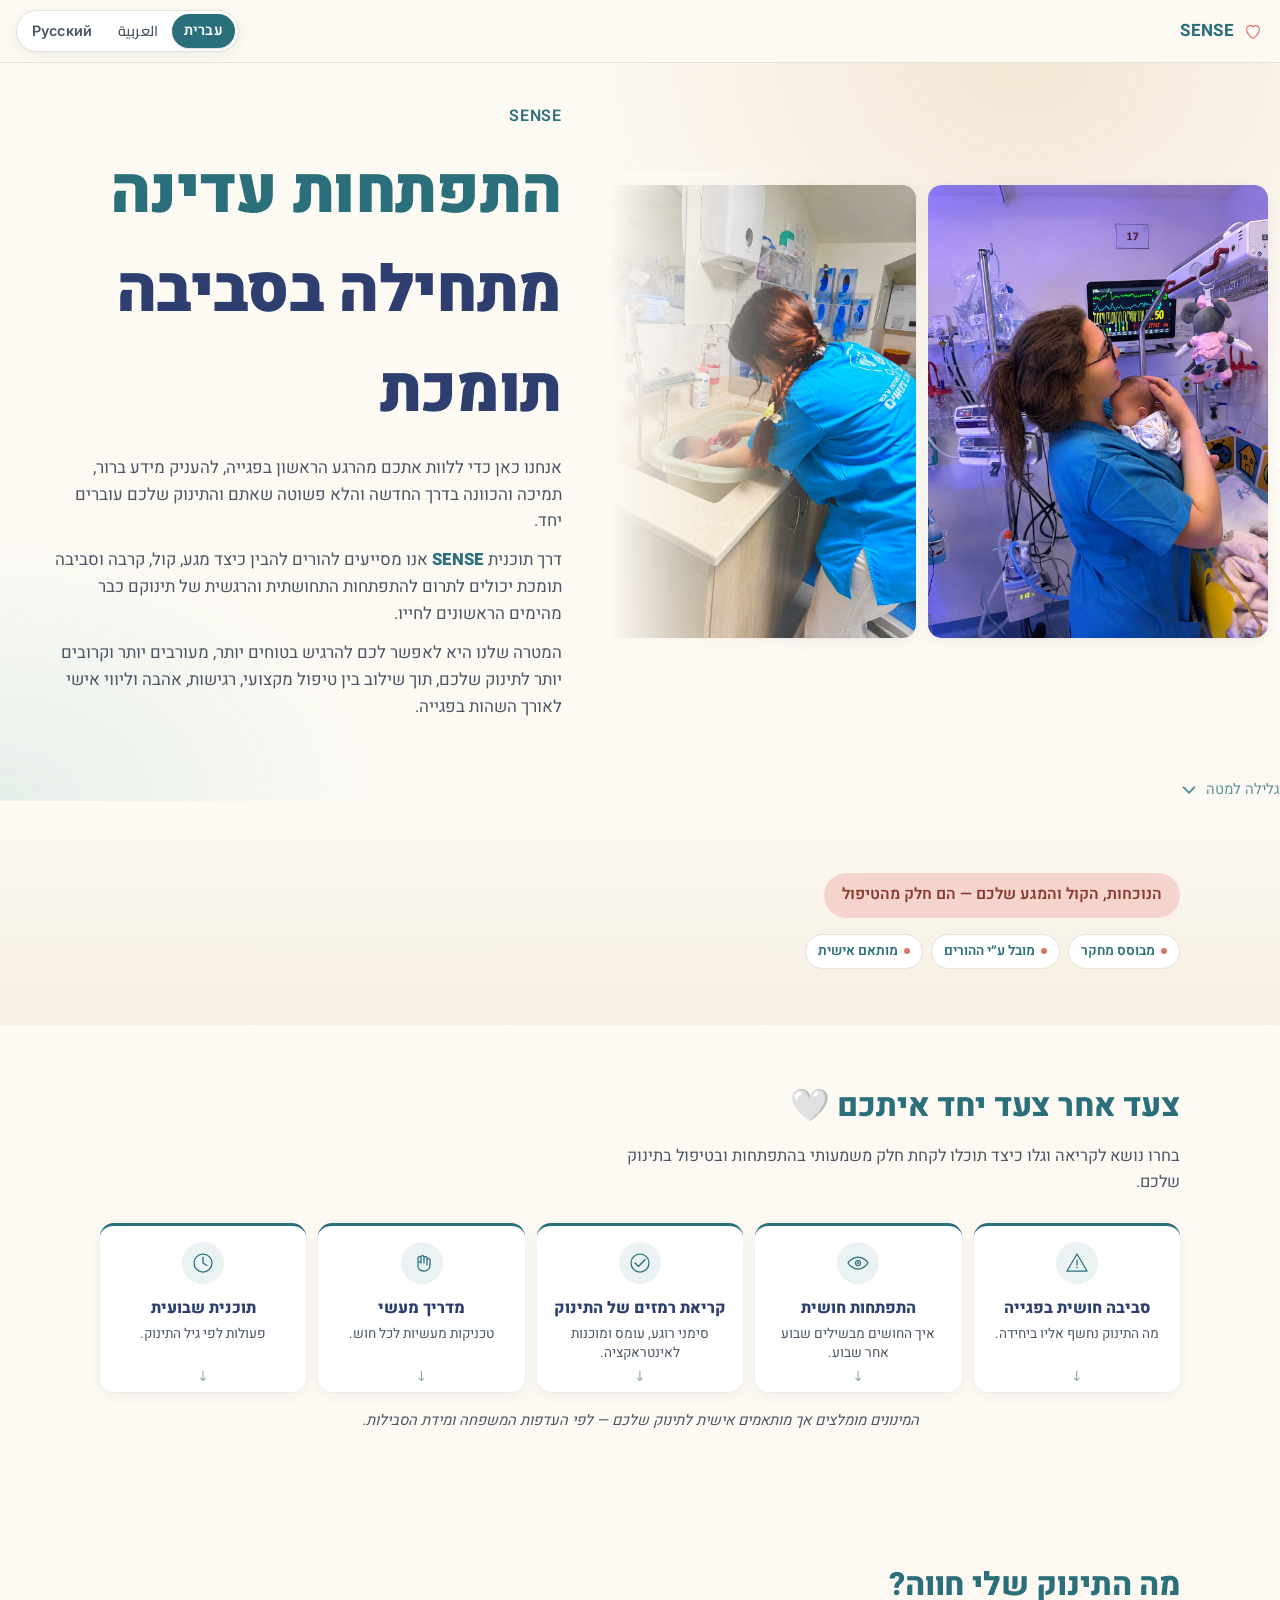
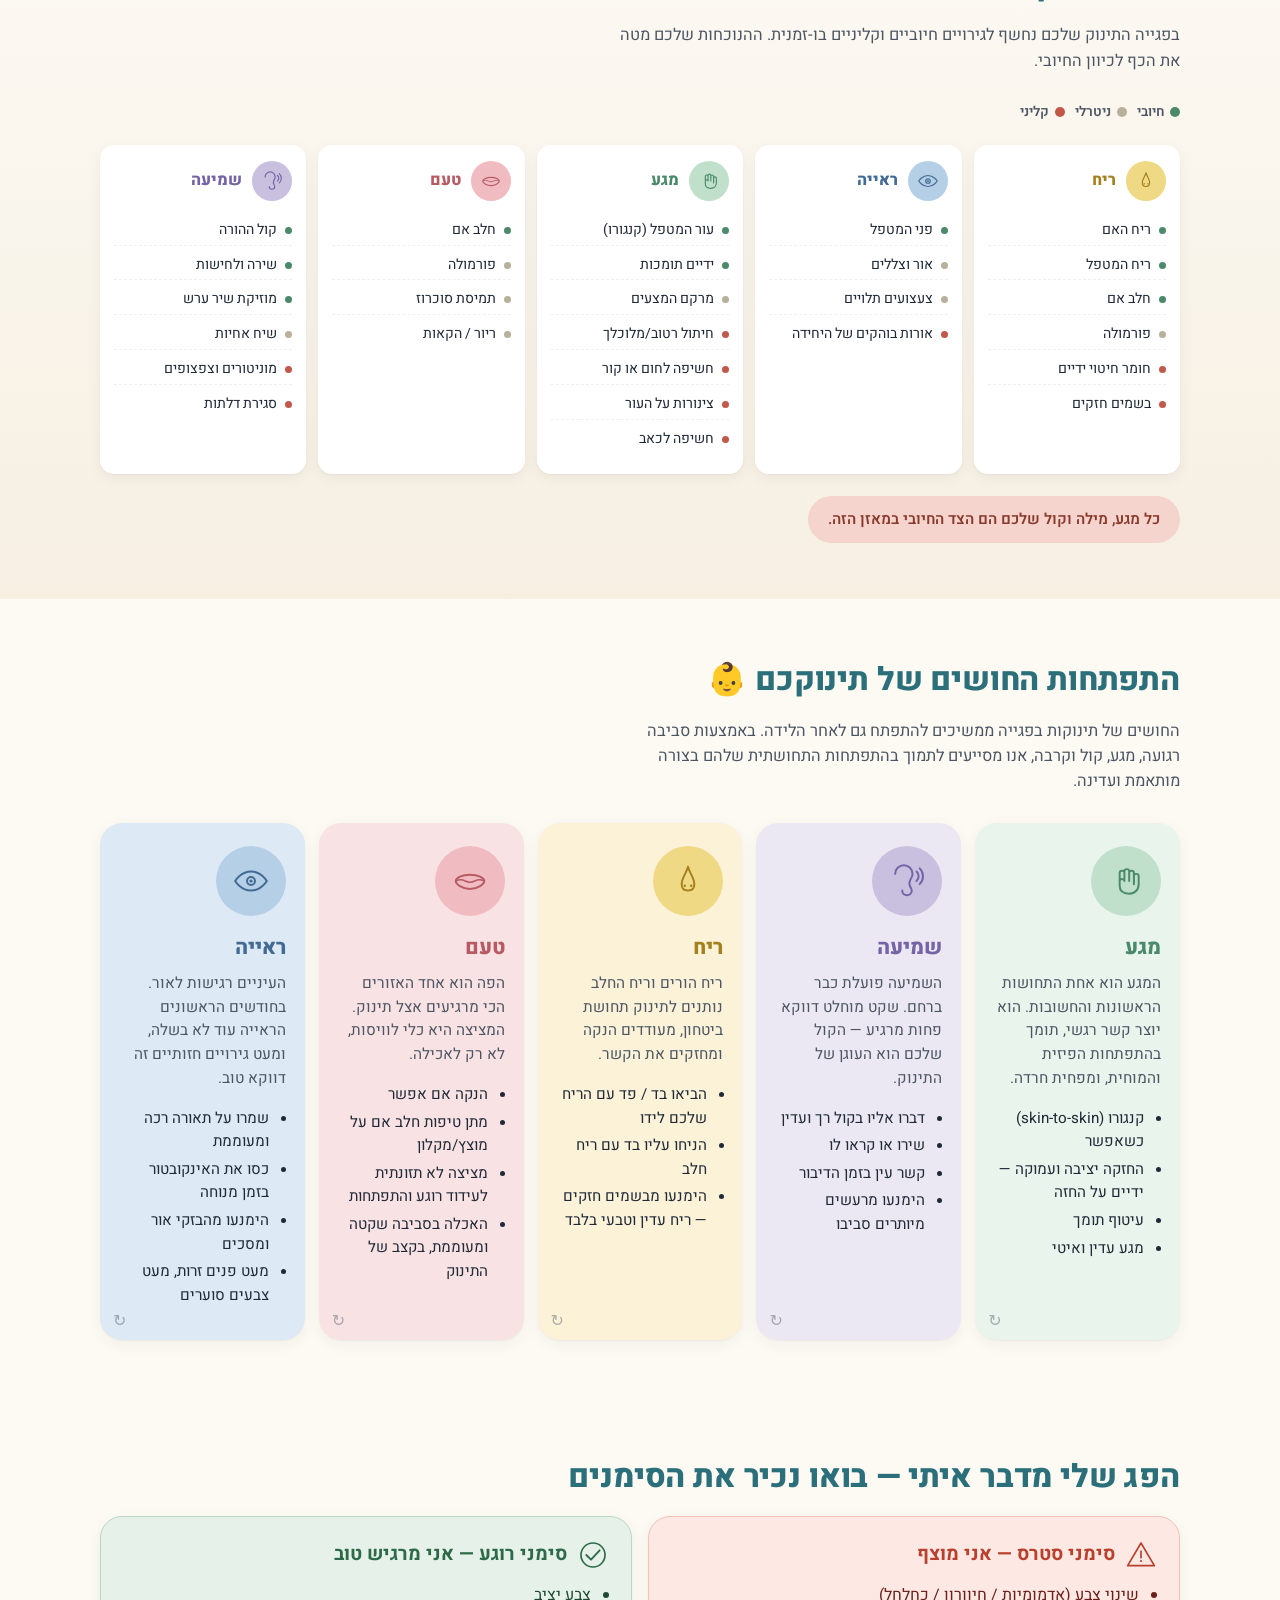
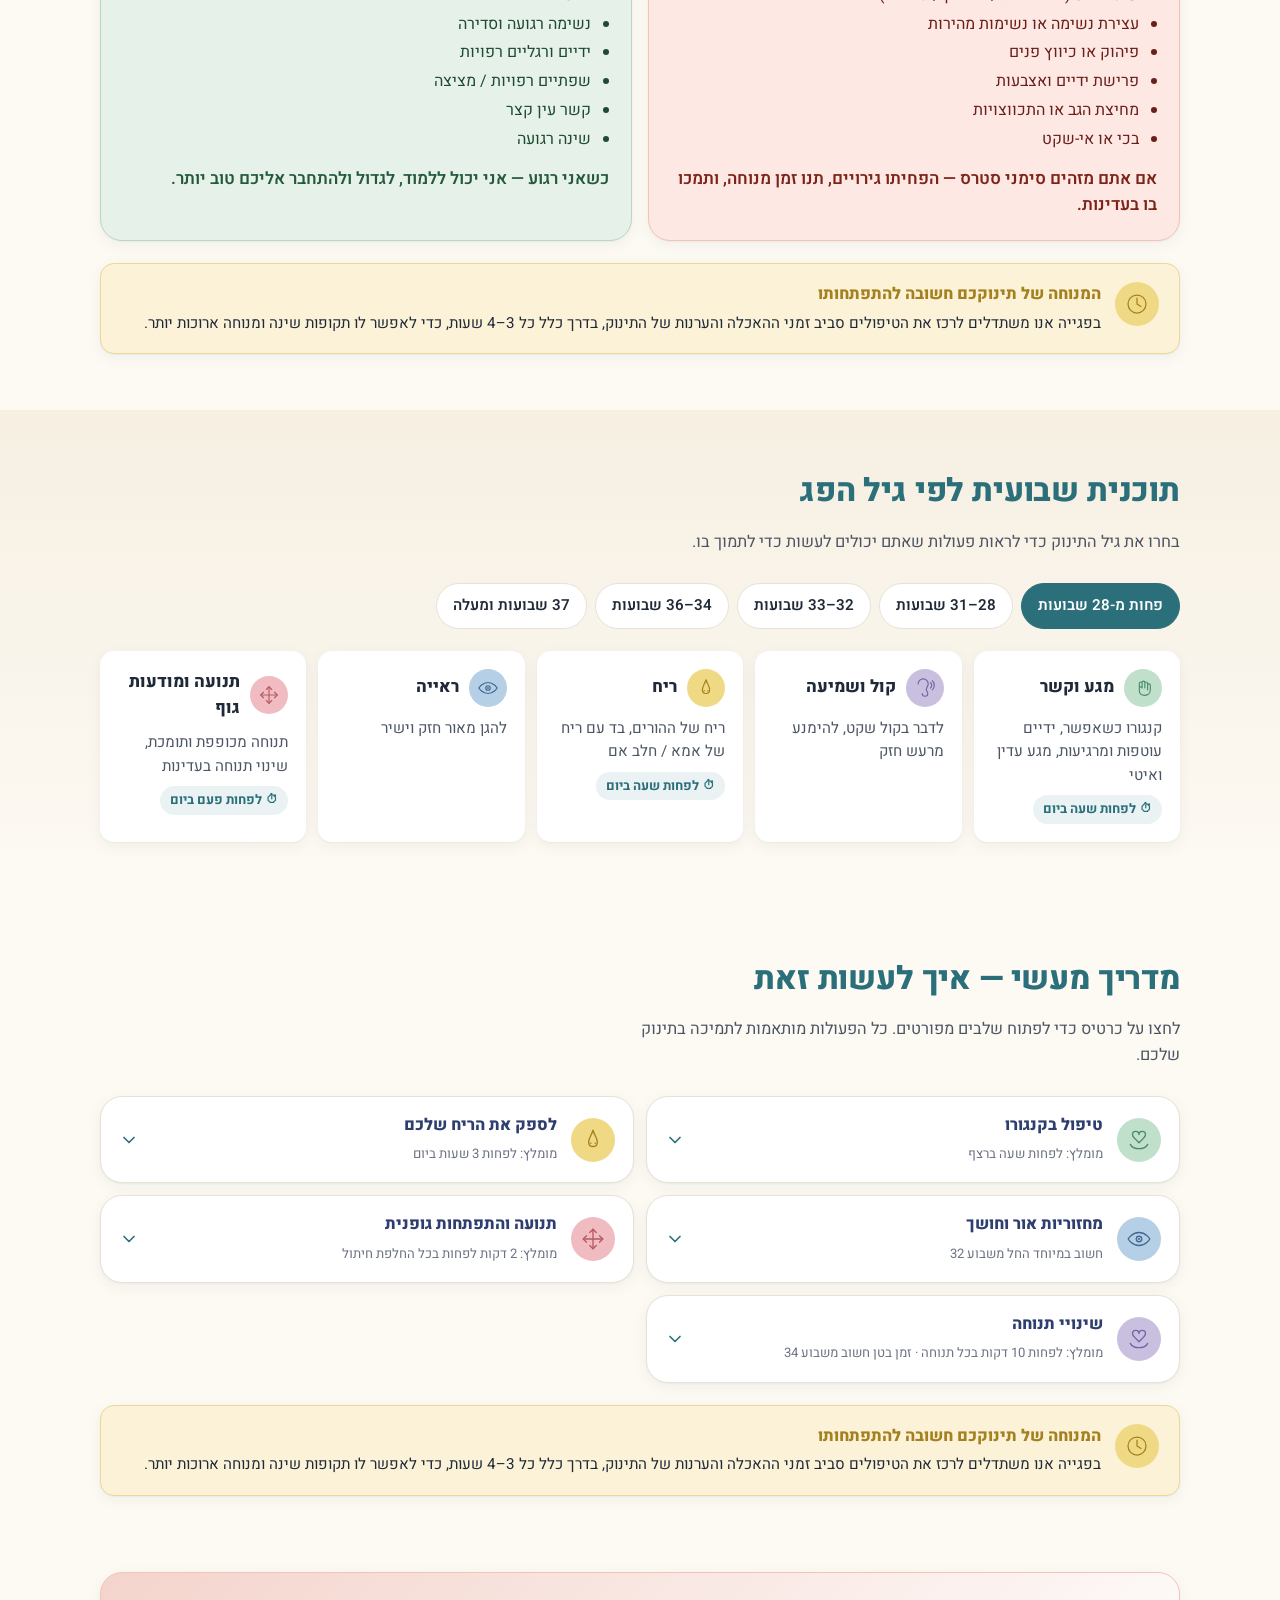
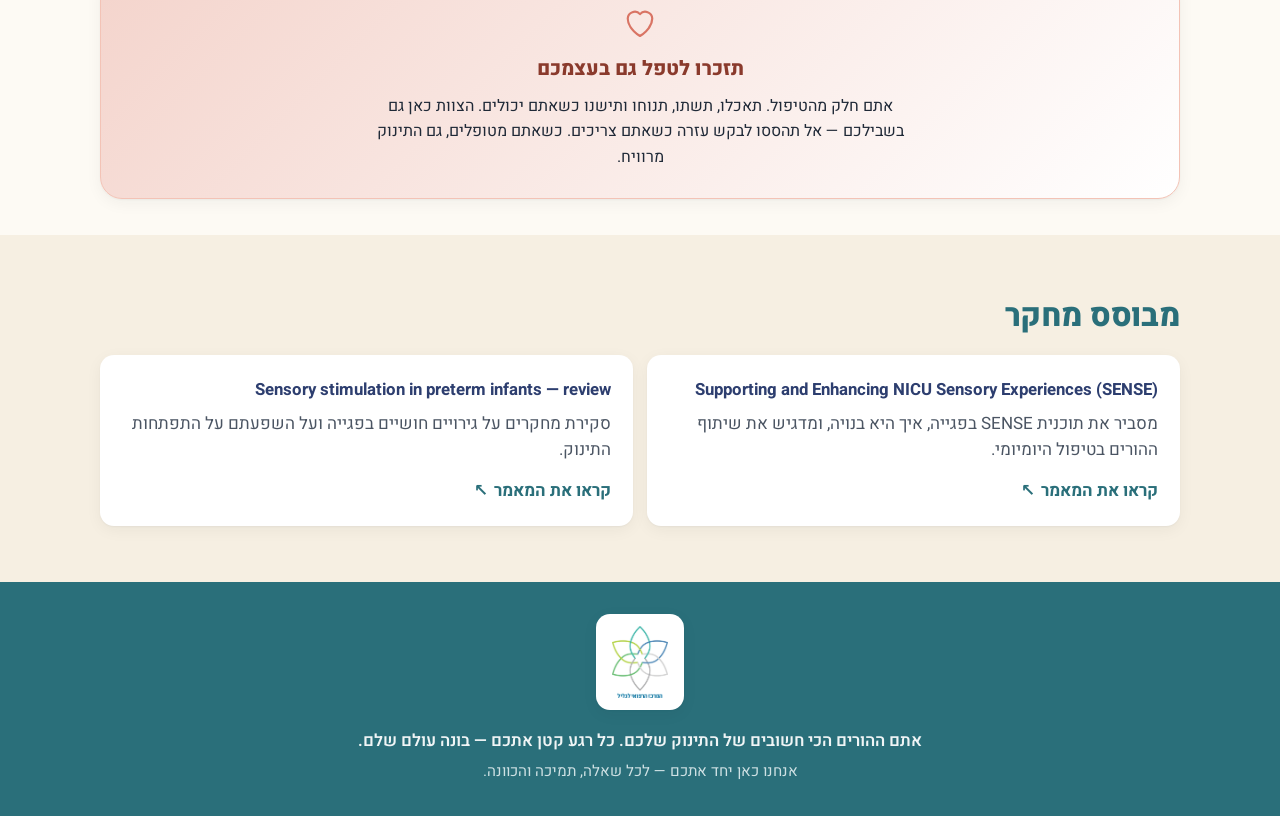
==== commit 398333cc: "added  more content" ====
--- a/index.html
+++ b/index.html
@@ -114,21 +114,10 @@
     <!-- HERO -->
     <section class="hero" aria-labelledby="hero-title">
       <div class="hero-carousel" aria-hidden="true">
-        <!-- Track is duplicated 2x so the loop is seamless.
-             data-pos tunes the crop focal point per image. -->
-        <div class="carousel-track">
-          <div class="carousel-slide" data-pos="right"> <img src="images/hero.jpg"      alt="" loading="eager" /></div>
-          <div class="carousel-slide" data-pos="right"> <img src="images/shush.jpg"     alt="" loading="lazy"  /></div>
-          <div class="carousel-slide" data-pos="bottom"><img src="images/incubator.jpg" alt="" loading="lazy"  /></div>
-          <div class="carousel-slide" data-pos="center"><img src="images/care.jpg"      alt="" loading="lazy"  /></div>
-          <div class="carousel-slide" data-pos="center"><img src="images/hand.jpg"      alt="" loading="lazy"  /></div>
-          <!-- duplicate set for seamless loop — eager so they're ready when the wrap happens -->
-          <div class="carousel-slide" data-pos="right" aria-hidden="true"> <img src="images/hero.jpg"      alt="" loading="eager" decoding="async" /></div>
-          <div class="carousel-slide" data-pos="right" aria-hidden="true"> <img src="images/shush.jpg"     alt="" loading="eager" decoding="async" /></div>
-          <div class="carousel-slide" data-pos="bottom" aria-hidden="true"><img src="images/incubator.jpg" alt="" loading="eager" decoding="async" /></div>
-          <div class="carousel-slide" data-pos="center" aria-hidden="true"><img src="images/care.jpg"      alt="" loading="eager" decoding="async" /></div>
-          <div class="carousel-slide" data-pos="center" aria-hidden="true"><img src="images/hand.jpg"      alt="" loading="eager" decoding="async" /></div>
-        </div>
+        <!-- Slides are built by app.js: a random subset of the photo pool is
+             shuffled each visit, then rendered as two identical halves so the
+             -50% scroll loops seamlessly. See renderCarousel() in app.js. -->
+        <div class="carousel-track"></div>
       </div>
       <div class="hero-text">
         <span class="hero-kicker" data-bind="hero.kicker"></span>
@@ -248,6 +237,7 @@
 
   <footer class="site-footer">
     <div class="container">
+      <img class="footer-logo" src="images/logo.png" alt="" width="250" height="321" loading="lazy" decoding="async" />
       <p class="footer-msg" data-bind="footer.message"></p>
       <p class="footer-contact" data-bind="footer.contact"></p>
     </div>
--- a/styles.css
+++ b/styles.css
@@ -161,7 +161,11 @@
   overflow: hidden;
   --slide-w: 72vw;            /* phone: one slide per view, next one peeks */
   --slide-aspect: 3 / 4;      /* every slide is portrait — same height for all */
-  --carousel-duration: 40s;
+  /* The slide list is built + shuffled in JS, so the count varies per visit.
+     Duration = per-slide time × slide-count keeps the scroll SPEED constant
+     regardless of how many photos were picked. JS sets --carousel-count. */
+  --slide-time: 8s;           /* phone: seconds of scroll per slide */
+  --carousel-count: 5;        /* fallback; overwritten by app.js */
   padding-block: 14px;
   /* Leading breathing room — lives on the container (not the track) so it
      doesn't break the seamless -50% wrap math. */
@@ -191,8 +195,8 @@
      of the track have IDENTICAL widths. The animation translates by
      exactly -50% — any asymmetry (e.g. trailing padding) would cause
      a visible jump when the loop wraps. */
-  -webkit-animation: carousel-scroll var(--carousel-duration) linear infinite;
-          animation: carousel-scroll var(--carousel-duration) linear infinite;
+  -webkit-animation: carousel-scroll calc(var(--slide-time) * var(--carousel-count)) linear infinite;
+          animation: carousel-scroll calc(var(--slide-time) * var(--carousel-count)) linear infinite;
   will-change: transform;
   /* Promote to its own layer (belt-and-suspenders with will-change). */
   -webkit-transform: translate3d(0, 0, 0);
@@ -203,7 +207,8 @@
 .carousel-slide {
   flex: 0 0 var(--slide-w);
   /* Spacing between slides — also keeps each half of the track exactly the
-     same width (5 × slide_w + 5 × 12px = 50% of 10-slide track). */
+     same width. app.js builds the track as two identical halves, so each half
+     is exactly 50% of the track regardless of how many slides were picked. */
   margin-inline-end: 12px;
   /* iOS Safari ≤15.4 has bugs computing aspect-ratio inside flex items.
      The padding-top hack below acts as a fallback height; modern browsers
@@ -313,7 +318,7 @@
   .hero { grid-template-columns: 1.1fr 1fr; min-height: 80svh; align-items: center; }
   .hero-carousel {
     --slide-w: 340px;
-    --carousel-duration: 55s;
+    --slide-time: 11s;         /* desktop: slightly slower per slide */
   }
   .hero-carousel::after {
     /* Direct keywords for Safari compatibility — RTL override below. */
@@ -934,6 +939,18 @@
   padding: 32px 0;
   text-align: center;
 }
+/* Logo sits on a white chip so the teal/blue mark + Hebrew text stay legible
+   against the teal footer. Height-based sizing keeps the 250×321 aspect. */
+.footer-logo {
+  display: block;
+  height: 96px;
+  width: auto;
+  margin: 0 auto 18px;
+  padding: 12px 16px;
+  background: #fff;
+  border-radius: var(--r-md);
+  box-shadow: var(--shadow-1);
+}
 .footer-msg { font-size: 1.05rem; margin: 0 0 6px; font-weight: 600; }
 .footer-contact { margin: 0; color: #cfe1e4; font-size: .95rem; }
 
